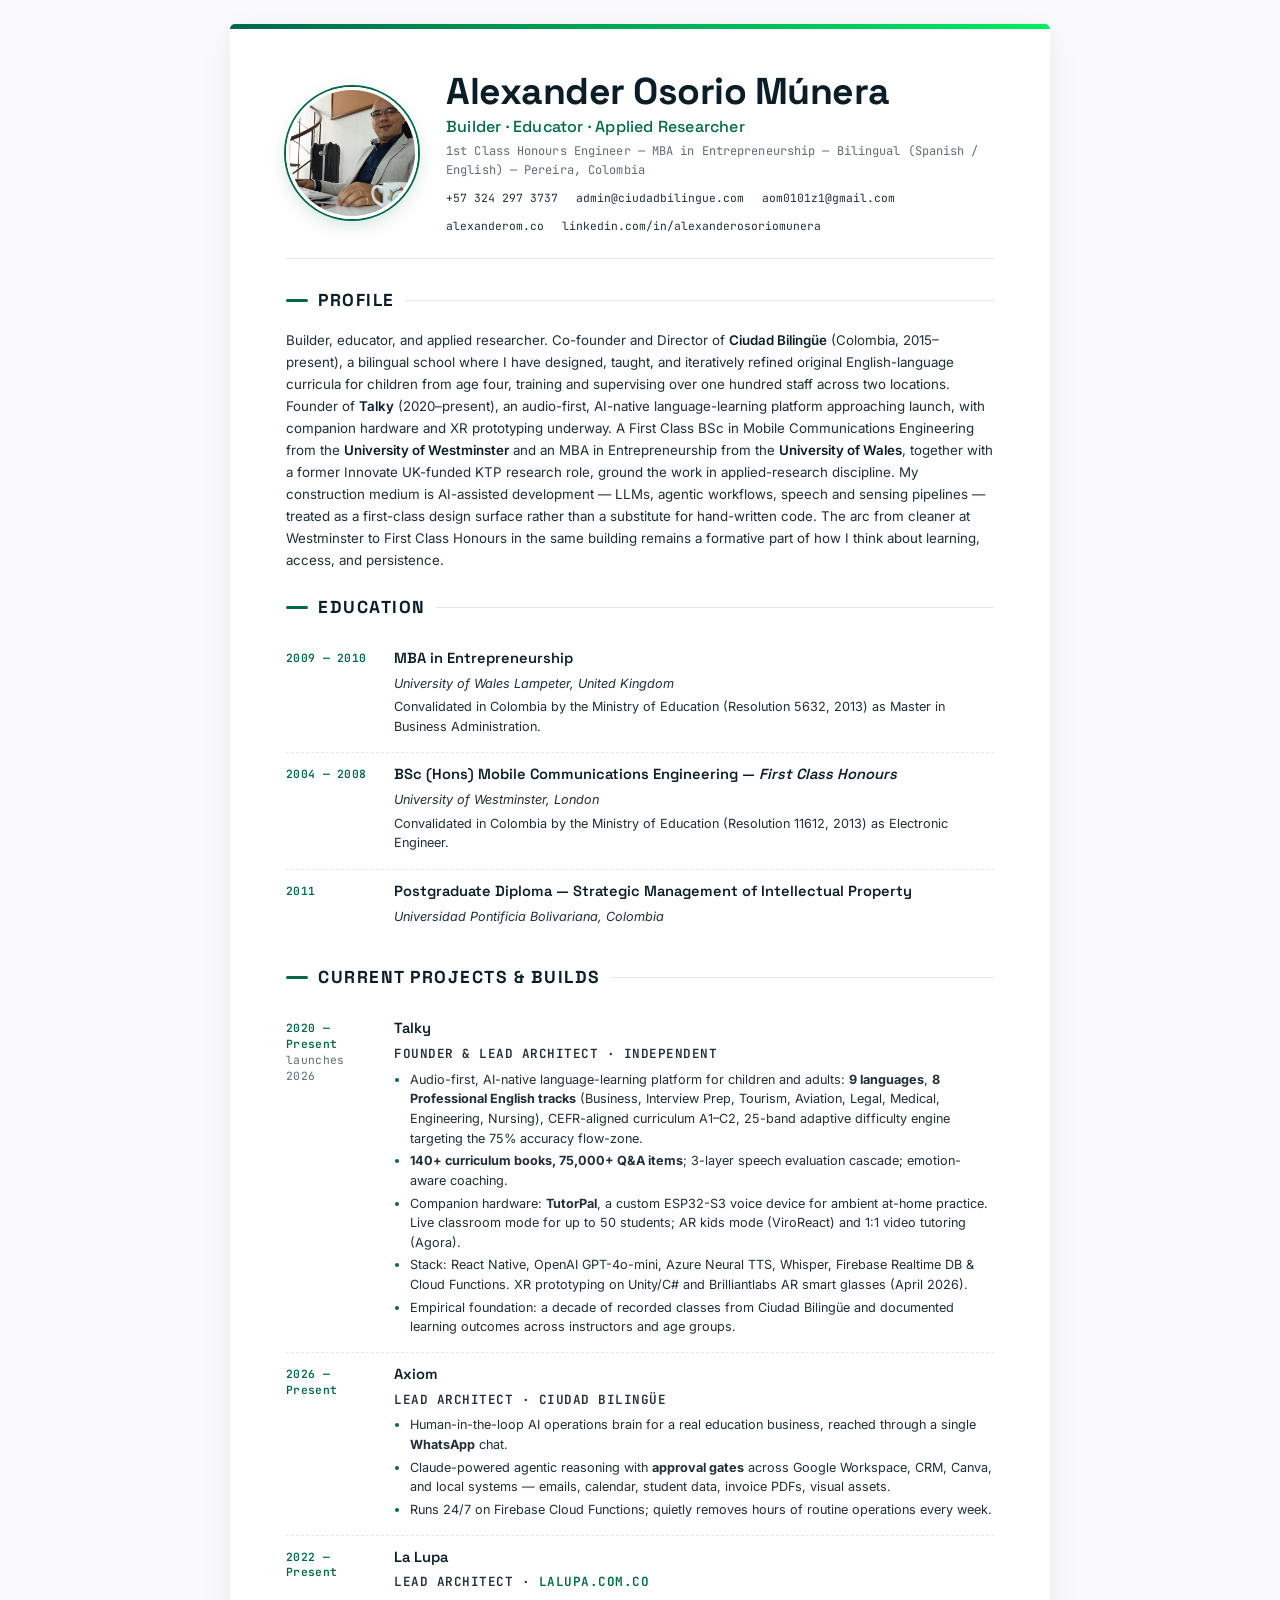
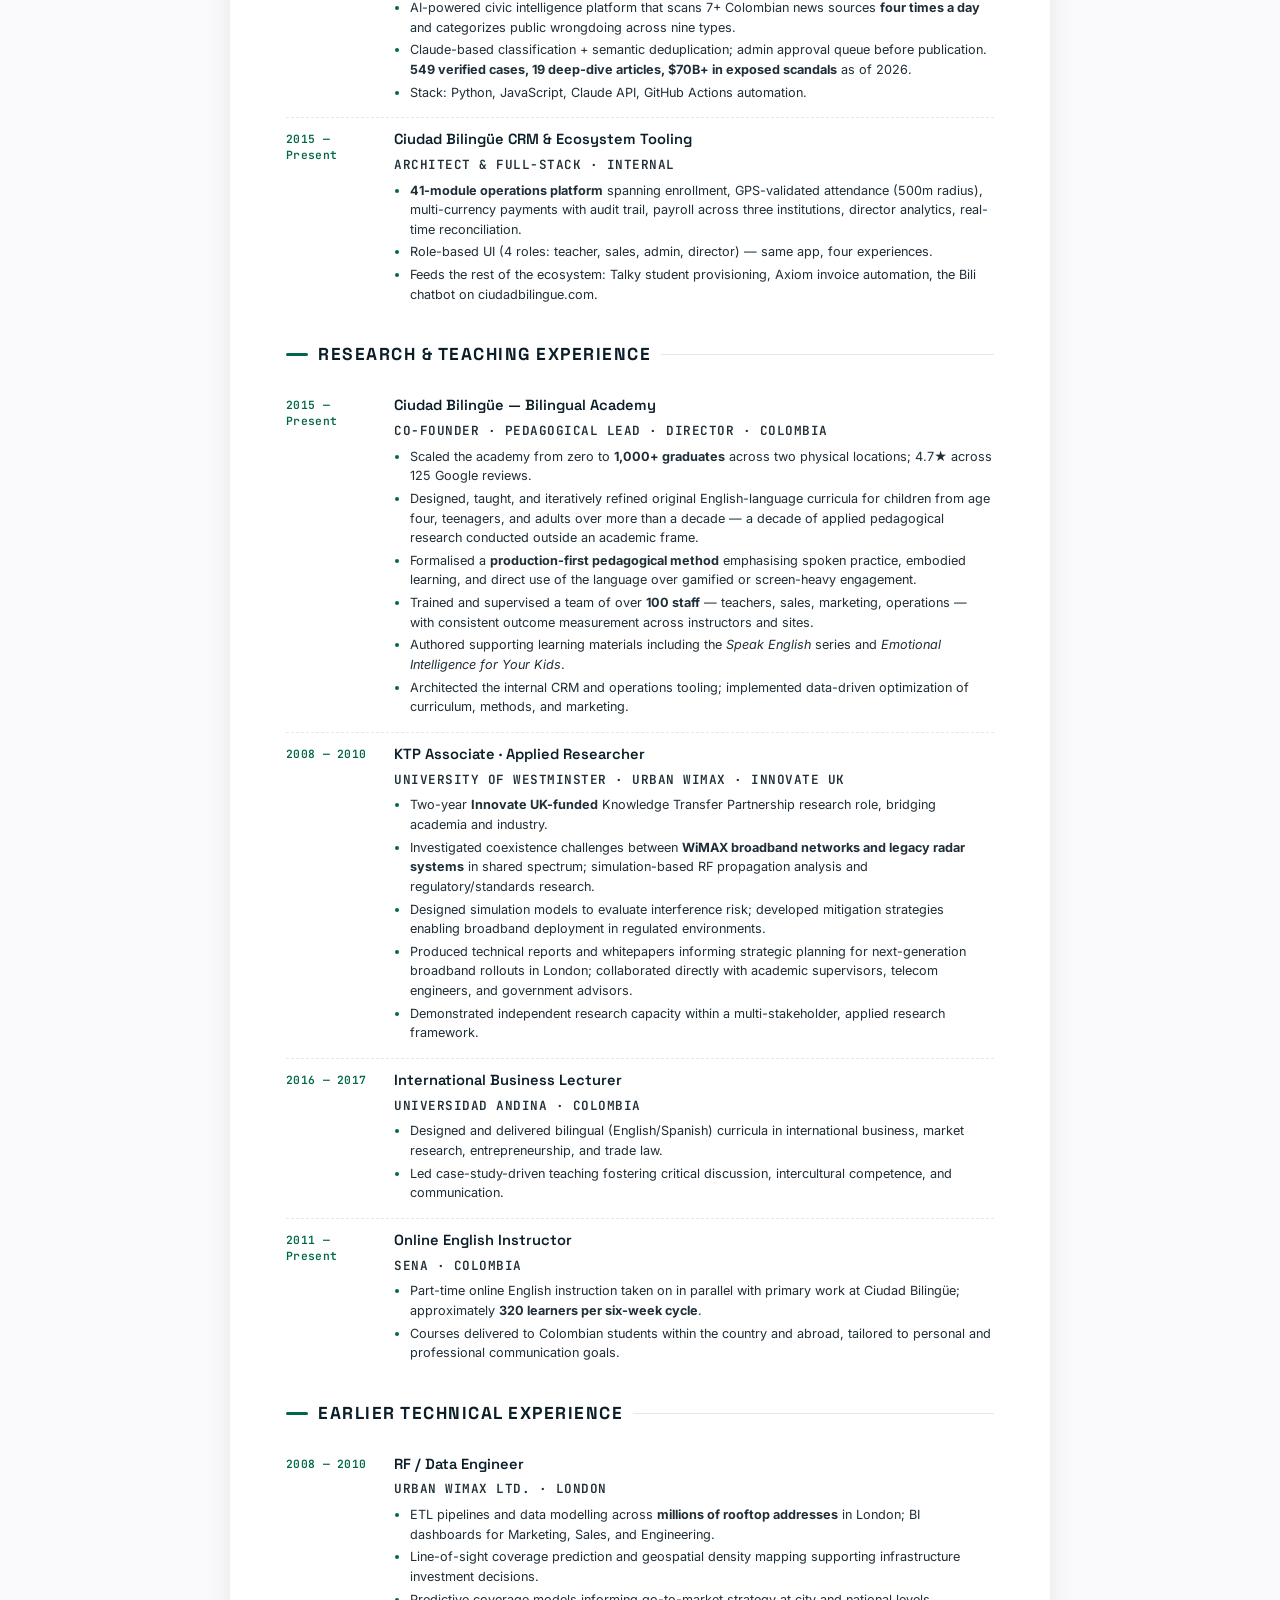
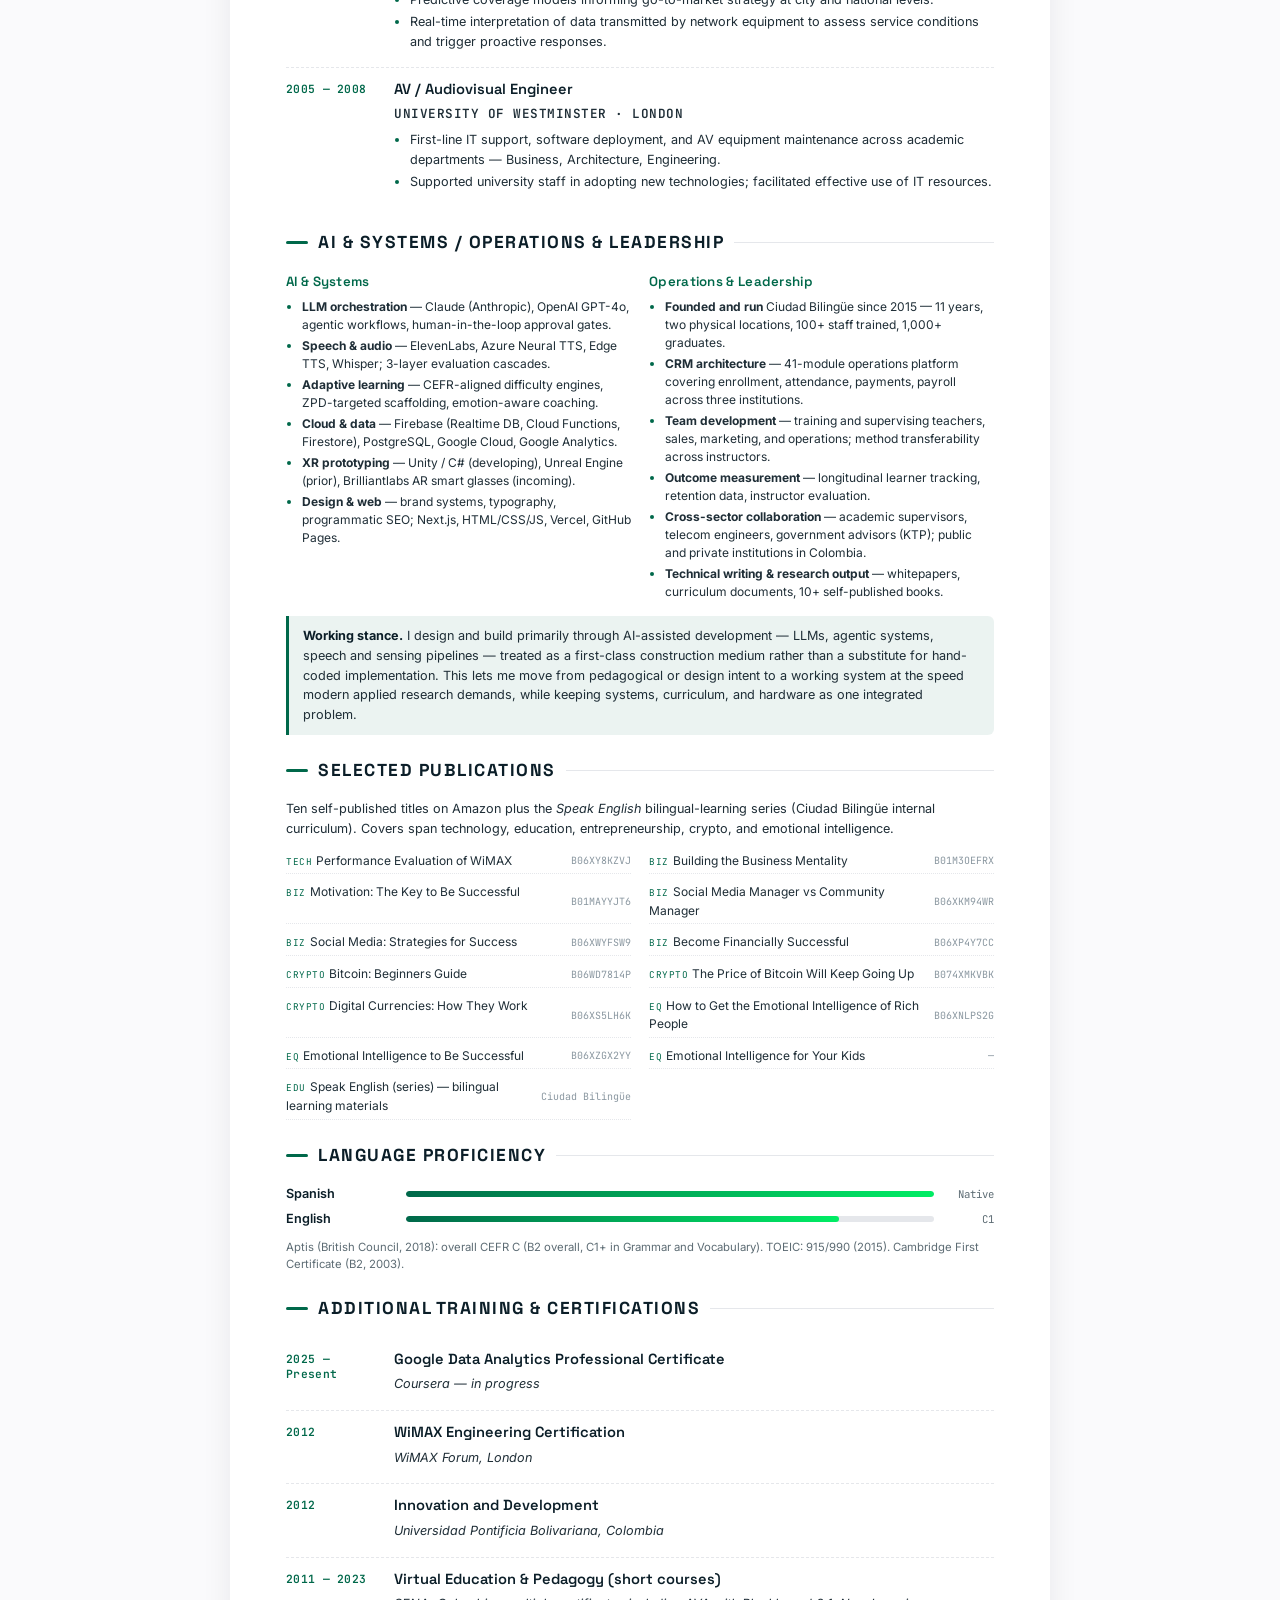
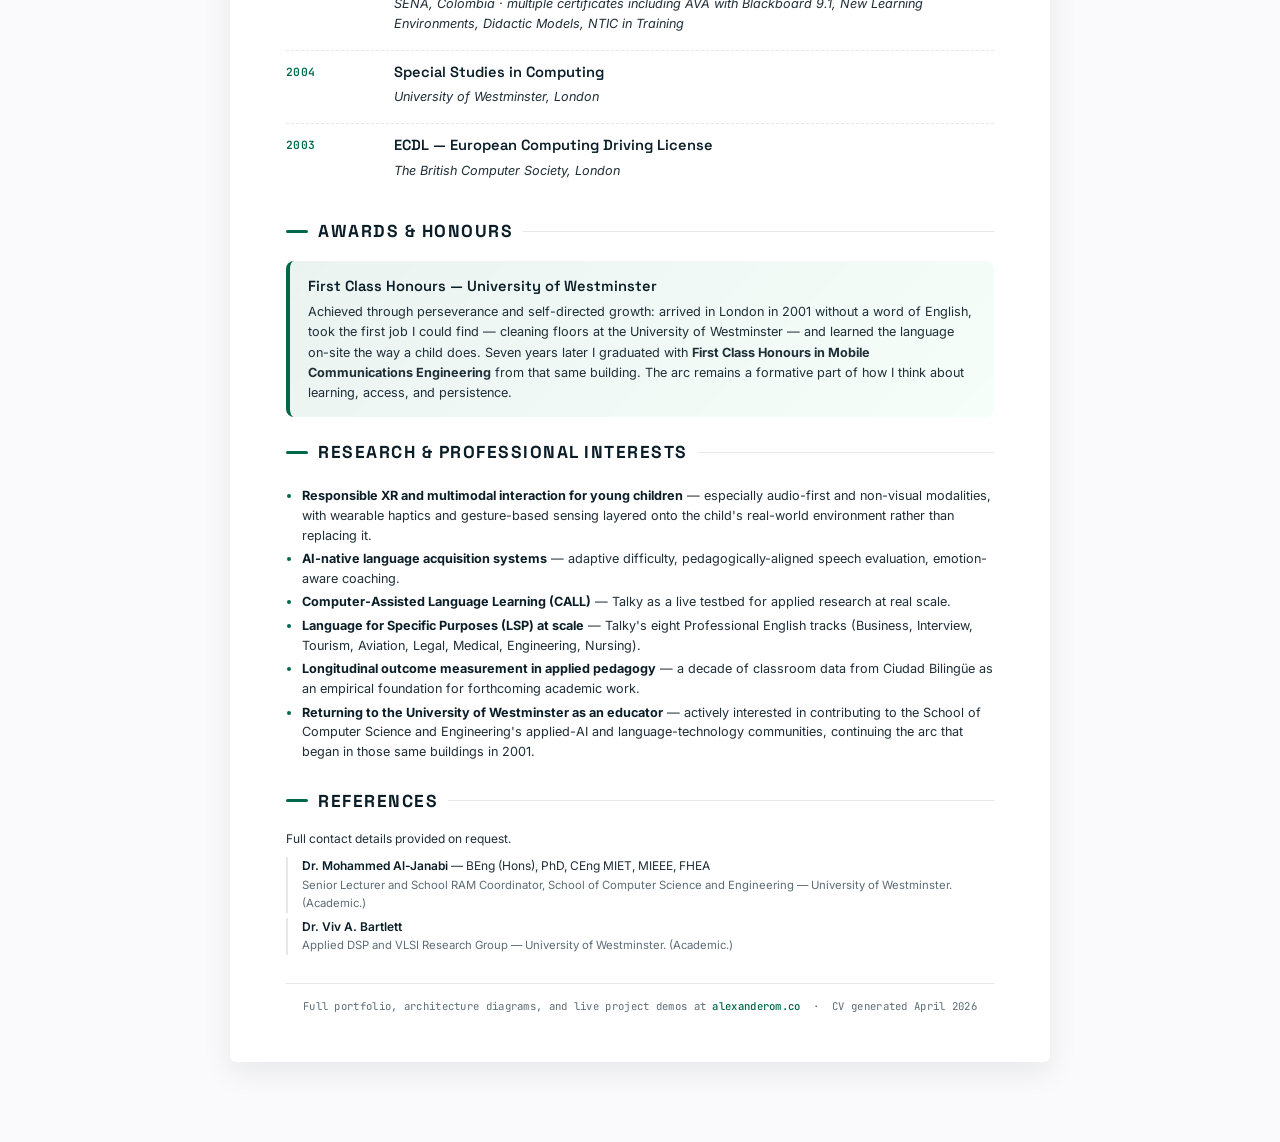
==== cv.html @ 6a0d9228 "Add standalone CV page matching site design New /cv.html + css/cv.css.  Design: - Light theme (white" ====
<!DOCTYPE html>
<html lang="en">
<head>
  <meta charset="UTF-8">
  <meta name="viewport" content="width=device-width, initial-scale=1.0">
  <title>Alexander Osorio Múnera — CV</title>
  <meta name="description" content="CV of Alexander Osorio Múnera — Builder, Educator, Applied Researcher. Co-founder of Ciudad Bilingüe, Founder of Talky. First Class Honours Engineer, University of Westminster.">
  <meta name="robots" content="index, follow">

  <link rel="preconnect" href="https://fonts.googleapis.com">
  <link rel="preconnect" href="https://fonts.gstatic.com" crossorigin>
  <link href="https://fonts.googleapis.com/css2?family=Space+Grotesk:wght@400;500;600;700&family=Inter:wght@300;400;500;600&family=JetBrains+Mono:wght@400;500&display=swap" rel="stylesheet">

  <link rel="stylesheet" href="css/cv.css">
</head>
<body>

<div class="cv-page">

  <!-- ============ HEADER ============ -->
  <header class="cv-header">
    <img src="img/alexander.jpg" alt="Alexander Osorio Múnera" class="cv-photo">
    <div>
      <h1 class="cv-name">Alexander Osorio Múnera</h1>
      <p class="cv-title">Builder · Educator · Applied Researcher</p>
      <p class="cv-subtitle">1st Class Honours Engineer — MBA in Entrepreneurship — Bilingual (Spanish / English) — Pereira, Colombia</p>
      <div class="cv-contact">
        <span>+57 324 297 3737</span>
        <a href="mailto:admin@ciudadbilingue.com">admin@ciudadbilingue.com</a>
        <a href="mailto:aom0101z1@gmail.com">aom0101z1@gmail.com</a>
        <a href="https://alexanderom.co">alexanderom.co</a>
        <a href="https://www.linkedin.com/in/alexanderosoriomunera/">linkedin.com/in/alexanderosoriomunera</a>
      </div>
    </div>
  </header>

  <!-- ============ PROFILE ============ -->
  <section class="cv-section">
    <h2 class="cv-section__title">Profile</h2>
    <p class="cv-profile">
      Builder, educator, and applied researcher. Co-founder and Director of <strong>Ciudad Bilingüe</strong> (Colombia, 2015–present), a bilingual school where I have designed, taught, and iteratively refined original English-language curricula for children from age four, training and supervising over one hundred staff across two locations. Founder of <strong>Talky</strong> (2020–present), an audio-first, AI-native language-learning platform approaching launch, with companion hardware and XR prototyping underway. A First Class BSc in Mobile Communications Engineering from the <strong>University of Westminster</strong> and an MBA in Entrepreneurship from the <strong>University of Wales</strong>, together with a former Innovate UK-funded KTP research role, ground the work in applied-research discipline. My construction medium is AI-assisted development — LLMs, agentic workflows, speech and sensing pipelines — treated as a first-class design surface rather than a substitute for hand-written code. The arc from cleaner at Westminster to First Class Honours in the same building remains a formative part of how I think about learning, access, and persistence.
    </p>
  </section>

  <!-- ============ EDUCATION ============ -->
  <section class="cv-section">
    <h2 class="cv-section__title">Education</h2>

    <div class="cv-entry">
      <div class="cv-entry__year">2009 — 2010</div>
      <div class="cv-entry__body">
        <h3>MBA in Entrepreneurship</h3>
        <p class="cv-entry__institution">University of Wales Lampeter, United Kingdom</p>
        <p>Convalidated in Colombia by the Ministry of Education (Resolution 5632, 2013) as Master in Business Administration.</p>
      </div>
    </div>

    <div class="cv-entry">
      <div class="cv-entry__year">2004 — 2008</div>
      <div class="cv-entry__body">
        <h3>BSc (Hons) Mobile Communications Engineering — <em>First Class Honours</em></h3>
        <p class="cv-entry__institution">University of Westminster, London</p>
        <p>Convalidated in Colombia by the Ministry of Education (Resolution 11612, 2013) as Electronic Engineer.</p>
      </div>
    </div>

    <div class="cv-entry">
      <div class="cv-entry__year">2011</div>
      <div class="cv-entry__body">
        <h3>Postgraduate Diploma — Strategic Management of Intellectual Property</h3>
        <p class="cv-entry__institution">Universidad Pontificia Bolivariana, Colombia</p>
      </div>
    </div>
  </section>

  <!-- ============ CURRENT PROJECTS ============ -->
  <section class="cv-section">
    <h2 class="cv-section__title">Current Projects &amp; Builds</h2>

    <div class="cv-entry">
      <div class="cv-entry__year">2020 — Present<br><span style="color:var(--cv-muted);font-weight:400">launches 2026</span></div>
      <div class="cv-entry__body">
        <h3>Talky</h3>
        <p class="cv-entry__role">Founder &amp; Lead Architect · Independent</p>
        <ul>
          <li>Audio-first, AI-native language-learning platform for children and adults: <strong>9 languages</strong>, <strong>8 Professional English tracks</strong> (Business, Interview Prep, Tourism, Aviation, Legal, Medical, Engineering, Nursing), CEFR-aligned curriculum A1–C2, 25-band adaptive difficulty engine targeting the 75% accuracy flow-zone.</li>
          <li><strong>140+ curriculum books, 75,000+ Q&amp;A items</strong>; 3-layer speech evaluation cascade; emotion-aware coaching.</li>
          <li>Companion hardware: <strong>TutorPal</strong>, a custom ESP32-S3 voice device for ambient at-home practice. Live classroom mode for up to 50 students; AR kids mode (ViroReact) and 1:1 video tutoring (Agora).</li>
          <li>Stack: React Native, OpenAI GPT-4o-mini, Azure Neural TTS, Whisper, Firebase Realtime DB &amp; Cloud Functions. XR prototyping on Unity/C# and Brilliantlabs AR smart glasses (April 2026).</li>
          <li>Empirical foundation: a decade of recorded classes from Ciudad Bilingüe and documented learning outcomes across instructors and age groups.</li>
        </ul>
      </div>
    </div>

    <div class="cv-entry">
      <div class="cv-entry__year">2026 — Present</div>
      <div class="cv-entry__body">
        <h3>Axiom</h3>
        <p class="cv-entry__role">Lead Architect · Ciudad Bilingüe</p>
        <ul>
          <li>Human-in-the-loop AI operations brain for a real education business, reached through a single <strong>WhatsApp</strong> chat.</li>
          <li>Claude-powered agentic reasoning with <strong>approval gates</strong> across Google Workspace, CRM, Canva, and local systems — emails, calendar, student data, invoice PDFs, visual assets.</li>
          <li>Runs 24/7 on Firebase Cloud Functions; quietly removes hours of routine operations every week.</li>
        </ul>
      </div>
    </div>

    <div class="cv-entry">
      <div class="cv-entry__year">2022 — Present</div>
      <div class="cv-entry__body">
        <h3>La Lupa</h3>
        <p class="cv-entry__role">Lead Architect · <a href="https://lalupa.com.co">lalupa.com.co</a></p>
        <ul>
          <li>AI-powered civic intelligence platform that scans 7+ Colombian news sources <strong>four times a day</strong> and categorizes public wrongdoing across nine types.</li>
          <li>Claude-based classification + semantic deduplication; admin approval queue before publication. <strong>549 verified cases, 19 deep-dive articles, $70B+ in exposed scandals</strong> as of 2026.</li>
          <li>Stack: Python, JavaScript, Claude API, GitHub Actions automation.</li>
        </ul>
      </div>
    </div>

    <div class="cv-entry">
      <div class="cv-entry__year">2015 — Present</div>
      <div class="cv-entry__body">
        <h3>Ciudad Bilingüe CRM &amp; Ecosystem Tooling</h3>
        <p class="cv-entry__role">Architect &amp; Full-Stack · Internal</p>
        <ul>
          <li><strong>41-module operations platform</strong> spanning enrollment, GPS-validated attendance (500m radius), multi-currency payments with audit trail, payroll across three institutions, director analytics, real-time reconciliation.</li>
          <li>Role-based UI (4 roles: teacher, sales, admin, director) — same app, four experiences.</li>
          <li>Feeds the rest of the ecosystem: Talky student provisioning, Axiom invoice automation, the Bili chatbot on ciudadbilingue.com.</li>
        </ul>
      </div>
    </div>
  </section>

  <!-- ============ RESEARCH & TEACHING ============ -->
  <section class="cv-section">
    <h2 class="cv-section__title">Research &amp; Teaching Experience</h2>

    <div class="cv-entry">
      <div class="cv-entry__year">2015 — Present</div>
      <div class="cv-entry__body">
        <h3>Ciudad Bilingüe — Bilingual Academy</h3>
        <p class="cv-entry__role">Co-founder · Pedagogical Lead · Director · Colombia</p>
        <ul>
          <li>Scaled the academy from zero to <strong>1,000+ graduates</strong> across two physical locations; 4.7★ across 125 Google reviews.</li>
          <li>Designed, taught, and iteratively refined original English-language curricula for children from age four, teenagers, and adults over more than a decade — a decade of applied pedagogical research conducted outside an academic frame.</li>
          <li>Formalised a <strong>production-first pedagogical method</strong> emphasising spoken practice, embodied learning, and direct use of the language over gamified or screen-heavy engagement.</li>
          <li>Trained and supervised a team of over <strong>100 staff</strong> — teachers, sales, marketing, operations — with consistent outcome measurement across instructors and sites.</li>
          <li>Authored supporting learning materials including the <em>Speak English</em> series and <em>Emotional Intelligence for Your Kids</em>.</li>
          <li>Architected the internal CRM and operations tooling; implemented data-driven optimization of curriculum, methods, and marketing.</li>
        </ul>
      </div>
    </div>

    <div class="cv-entry">
      <div class="cv-entry__year">2008 — 2010</div>
      <div class="cv-entry__body">
        <h3>KTP Associate · Applied Researcher</h3>
        <p class="cv-entry__role">University of Westminster · Urban WiMAX · Innovate UK</p>
        <ul>
          <li>Two-year <strong>Innovate UK-funded</strong> Knowledge Transfer Partnership research role, bridging academia and industry.</li>
          <li>Investigated coexistence challenges between <strong>WiMAX broadband networks and legacy radar systems</strong> in shared spectrum; simulation-based RF propagation analysis and regulatory/standards research.</li>
          <li>Designed simulation models to evaluate interference risk; developed mitigation strategies enabling broadband deployment in regulated environments.</li>
          <li>Produced technical reports and whitepapers informing strategic planning for next-generation broadband rollouts in London; collaborated directly with academic supervisors, telecom engineers, and government advisors.</li>
          <li>Demonstrated independent research capacity within a multi-stakeholder, applied research framework.</li>
        </ul>
      </div>
    </div>

    <div class="cv-entry">
      <div class="cv-entry__year">2016 — 2017</div>
      <div class="cv-entry__body">
        <h3>International Business Lecturer</h3>
        <p class="cv-entry__role">Universidad Andina · Colombia</p>
        <ul>
          <li>Designed and delivered bilingual (English/Spanish) curricula in international business, market research, entrepreneurship, and trade law.</li>
          <li>Led case-study-driven teaching fostering critical discussion, intercultural competence, and communication.</li>
        </ul>
      </div>
    </div>

    <div class="cv-entry">
      <div class="cv-entry__year">2011 — Present</div>
      <div class="cv-entry__body">
        <h3>Online English Instructor</h3>
        <p class="cv-entry__role">SENA · Colombia</p>
        <ul>
          <li>Part-time online English instruction taken on in parallel with primary work at Ciudad Bilingüe; approximately <strong>320 learners per six-week cycle</strong>.</li>
          <li>Courses delivered to Colombian students within the country and abroad, tailored to personal and professional communication goals.</li>
        </ul>
      </div>
    </div>
  </section>

  <!-- ============ EARLIER TECHNICAL EXPERIENCE ============ -->
  <section class="cv-section">
    <h2 class="cv-section__title">Earlier Technical Experience</h2>

    <div class="cv-entry">
      <div class="cv-entry__year">2008 — 2010</div>
      <div class="cv-entry__body">
        <h3>RF / Data Engineer</h3>
        <p class="cv-entry__role">Urban WiMAX Ltd. · London</p>
        <ul>
          <li>ETL pipelines and data modelling across <strong>millions of rooftop addresses</strong> in London; BI dashboards for Marketing, Sales, and Engineering.</li>
          <li>Line-of-sight coverage prediction and geospatial density mapping supporting infrastructure investment decisions.</li>
          <li>Predictive coverage models informing go-to-market strategy at city and national levels.</li>
          <li>Real-time interpretation of data transmitted by network equipment to assess service conditions and trigger proactive responses.</li>
        </ul>
      </div>
    </div>

    <div class="cv-entry">
      <div class="cv-entry__year">2005 — 2008</div>
      <div class="cv-entry__body">
        <h3>AV / Audiovisual Engineer</h3>
        <p class="cv-entry__role">University of Westminster · London</p>
        <ul>
          <li>First-line IT support, software deployment, and AV equipment maintenance across academic departments — Business, Architecture, Engineering.</li>
          <li>Supported university staff in adopting new technologies; facilitated effective use of IT resources.</li>
        </ul>
      </div>
    </div>
  </section>

  <!-- ============ CAPABILITIES ============ -->
  <section class="cv-section">
    <h2 class="cv-section__title">AI &amp; Systems / Operations &amp; Leadership</h2>

    <div class="cv-caps">
      <div class="cv-caps__col">
        <h4>AI &amp; Systems</h4>
        <ul>
          <li><strong>LLM orchestration</strong> — Claude (Anthropic), OpenAI GPT-4o, agentic workflows, human-in-the-loop approval gates.</li>
          <li><strong>Speech &amp; audio</strong> — ElevenLabs, Azure Neural TTS, Edge TTS, Whisper; 3-layer evaluation cascades.</li>
          <li><strong>Adaptive learning</strong> — CEFR-aligned difficulty engines, ZPD-targeted scaffolding, emotion-aware coaching.</li>
          <li><strong>Cloud &amp; data</strong> — Firebase (Realtime DB, Cloud Functions, Firestore), PostgreSQL, Google Cloud, Google Analytics.</li>
          <li><strong>XR prototyping</strong> — Unity / C# (developing), Unreal Engine (prior), Brilliantlabs AR smart glasses (incoming).</li>
          <li><strong>Design &amp; web</strong> — brand systems, typography, programmatic SEO; Next.js, HTML/CSS/JS, Vercel, GitHub Pages.</li>
        </ul>
      </div>

      <div class="cv-caps__col">
        <h4>Operations &amp; Leadership</h4>
        <ul>
          <li><strong>Founded and run</strong> Ciudad Bilingüe since 2015 — 11 years, two physical locations, 100+ staff trained, 1,000+ graduates.</li>
          <li><strong>CRM architecture</strong> — 41-module operations platform covering enrollment, attendance, payments, payroll across three institutions.</li>
          <li><strong>Team development</strong> — training and supervising teachers, sales, marketing, and operations; method transferability across instructors.</li>
          <li><strong>Outcome measurement</strong> — longitudinal learner tracking, retention data, instructor evaluation.</li>
          <li><strong>Cross-sector collaboration</strong> — academic supervisors, telecom engineers, government advisors (KTP); public and private institutions in Colombia.</li>
          <li><strong>Technical writing &amp; research output</strong> — whitepapers, curriculum documents, 10+ self-published books.</li>
        </ul>
      </div>
    </div>

    <p class="cv-stance"><strong>Working stance.</strong> I design and build primarily through AI-assisted development — LLMs, agentic systems, speech and sensing pipelines — treated as a first-class construction medium rather than a substitute for hand-coded implementation. This lets me move from pedagogical or design intent to a working system at the speed modern applied research demands, while keeping systems, curriculum, and hardware as one integrated problem.</p>
  </section>

  <!-- ============ PUBLICATIONS ============ -->
  <section class="cv-section">
    <h2 class="cv-section__title">Selected Publications</h2>
    <div class="cv-pubs">
      <p class="cv-pubs__intro">Ten self-published titles on Amazon plus the <em>Speak English</em> bilingual-learning series (Ciudad Bilingüe internal curriculum). Covers span technology, education, entrepreneurship, crypto, and emotional intelligence.</p>
      <div class="cv-pubs__grid">
        <div class="cv-pub"><span class="cv-pub__title"><span class="cv-pub__cat">Tech</span>Performance Evaluation of WiMAX</span><span class="cv-pub__id">B06XY8KZVJ</span></div>
        <div class="cv-pub"><span class="cv-pub__title"><span class="cv-pub__cat">Biz</span>Building the Business Mentality</span><span class="cv-pub__id">B01M3OEFRX</span></div>
        <div class="cv-pub"><span class="cv-pub__title"><span class="cv-pub__cat">Biz</span>Motivation: The Key to Be Successful</span><span class="cv-pub__id">B01MAYYJT6</span></div>
        <div class="cv-pub"><span class="cv-pub__title"><span class="cv-pub__cat">Biz</span>Social Media Manager vs Community Manager</span><span class="cv-pub__id">B06XKM94WR</span></div>
        <div class="cv-pub"><span class="cv-pub__title"><span class="cv-pub__cat">Biz</span>Social Media: Strategies for Success</span><span class="cv-pub__id">B06XWYFSW9</span></div>
        <div class="cv-pub"><span class="cv-pub__title"><span class="cv-pub__cat">Biz</span>Become Financially Successful</span><span class="cv-pub__id">B06XP4Y7CC</span></div>
        <div class="cv-pub"><span class="cv-pub__title"><span class="cv-pub__cat">Crypto</span>Bitcoin: Beginners Guide</span><span class="cv-pub__id">B06WD7814P</span></div>
        <div class="cv-pub"><span class="cv-pub__title"><span class="cv-pub__cat">Crypto</span>The Price of Bitcoin Will Keep Going Up</span><span class="cv-pub__id">B074XMKVBK</span></div>
        <div class="cv-pub"><span class="cv-pub__title"><span class="cv-pub__cat">Crypto</span>Digital Currencies: How They Work</span><span class="cv-pub__id">B06XS5LH6K</span></div>
        <div class="cv-pub"><span class="cv-pub__title"><span class="cv-pub__cat">EQ</span>How to Get the Emotional Intelligence of Rich People</span><span class="cv-pub__id">B06XNLPS2G</span></div>
        <div class="cv-pub"><span class="cv-pub__title"><span class="cv-pub__cat">EQ</span>Emotional Intelligence to Be Successful</span><span class="cv-pub__id">B06XZGX2YY</span></div>
        <div class="cv-pub"><span class="cv-pub__title"><span class="cv-pub__cat">EQ</span>Emotional Intelligence for Your Kids</span><span class="cv-pub__id">—</span></div>
        <div class="cv-pub"><span class="cv-pub__title"><span class="cv-pub__cat">EDU</span>Speak English (series) — bilingual learning materials</span><span class="cv-pub__id">Ciudad Bilingüe</span></div>
      </div>
    </div>
  </section>

  <!-- ============ LANGUAGE ============ -->
  <section class="cv-section">
    <h2 class="cv-section__title">Language Proficiency</h2>
    <div class="cv-lang">
      <span class="cv-lang__label">Spanish</span>
      <div class="cv-lang__bar"><div class="cv-lang__fill" style="width:100%"></div></div>
      <span class="cv-lang__level">Native</span>
    </div>
    <div class="cv-lang">
      <span class="cv-lang__label">English</span>
      <div class="cv-lang__bar"><div class="cv-lang__fill" style="width:82%"></div></div>
      <span class="cv-lang__level">C1</span>
    </div>
    <p class="cv-lang-detail">Aptis (British Council, 2018): overall CEFR C (B2 overall, C1+ in Grammar and Vocabulary). TOEIC: 915/990 (2015). Cambridge First Certificate (B2, 2003).</p>
  </section>

  <!-- ============ ADDITIONAL TRAINING ============ -->
  <section class="cv-section">
    <h2 class="cv-section__title">Additional Training &amp; Certifications</h2>
    <div class="cv-entry">
      <div class="cv-entry__year">2025 — Present</div>
      <div class="cv-entry__body"><h3>Google Data Analytics Professional Certificate</h3><p class="cv-entry__institution">Coursera — in progress</p></div>
    </div>
    <div class="cv-entry">
      <div class="cv-entry__year">2012</div>
      <div class="cv-entry__body"><h3>WiMAX Engineering Certification</h3><p class="cv-entry__institution">WiMAX Forum, London</p></div>
    </div>
    <div class="cv-entry">
      <div class="cv-entry__year">2012</div>
      <div class="cv-entry__body"><h3>Innovation and Development</h3><p class="cv-entry__institution">Universidad Pontificia Bolivariana, Colombia</p></div>
    </div>
    <div class="cv-entry">
      <div class="cv-entry__year">2011 — 2023</div>
      <div class="cv-entry__body"><h3>Virtual Education &amp; Pedagogy (short courses)</h3><p class="cv-entry__institution">SENA, Colombia · multiple certificates including AVA with Blackboard 9.1, New Learning Environments, Didactic Models, NTIC in Training</p></div>
    </div>
    <div class="cv-entry">
      <div class="cv-entry__year">2004</div>
      <div class="cv-entry__body"><h3>Special Studies in Computing</h3><p class="cv-entry__institution">University of Westminster, London</p></div>
    </div>
    <div class="cv-entry">
      <div class="cv-entry__year">2003</div>
      <div class="cv-entry__body"><h3>ECDL — European Computing Driving License</h3><p class="cv-entry__institution">The British Computer Society, London</p></div>
    </div>
  </section>

  <!-- ============ AWARDS ============ -->
  <section class="cv-section">
    <h2 class="cv-section__title">Awards &amp; Honours</h2>
    <div class="cv-highlight">
      <h3>First Class Honours — University of Westminster</h3>
      <p>Achieved through perseverance and self-directed growth: arrived in London in 2001 without a word of English, took the first job I could find — cleaning floors at the University of Westminster — and learned the language on-site the way a child does. Seven years later I graduated with <strong>First Class Honours in Mobile Communications Engineering</strong> from that same building. The arc remains a formative part of how I think about learning, access, and persistence.</p>
    </div>
  </section>

  <!-- ============ RESEARCH & PROFESSIONAL INTERESTS ============ -->
  <section class="cv-section">
    <h2 class="cv-section__title">Research &amp; Professional Interests</h2>
    <ul class="cv-interests">
      <li><strong>Responsible XR and multimodal interaction for young children</strong> — especially audio-first and non-visual modalities, with wearable haptics and gesture-based sensing layered onto the child's real-world environment rather than replacing it.</li>
      <li><strong>AI-native language acquisition systems</strong> — adaptive difficulty, pedagogically-aligned speech evaluation, emotion-aware coaching.</li>
      <li><strong>Computer-Assisted Language Learning (CALL)</strong> — Talky as a live testbed for applied research at real scale.</li>
      <li><strong>Language for Specific Purposes (LSP) at scale</strong> — Talky's eight Professional English tracks (Business, Interview, Tourism, Aviation, Legal, Medical, Engineering, Nursing).</li>
      <li><strong>Longitudinal outcome measurement in applied pedagogy</strong> — a decade of classroom data from Ciudad Bilingüe as an empirical foundation for forthcoming academic work.</li>
      <li><strong>Returning to the University of Westminster as an educator</strong> — actively interested in contributing to the School of Computer Science and Engineering's applied-AI and language-technology communities, continuing the arc that began in those same buildings in 2001.</li>
    </ul>
  </section>

  <!-- ============ REFERENCES ============ -->
  <section class="cv-section">
    <h2 class="cv-section__title">References</h2>
    <div class="cv-refs">
      <p style="margin:0 0 8px">Full contact details provided on request.</p>
      <div class="cv-refs__item">
        <span class="cv-refs__name">Dr. Mohammed Al-Janabi</span> — BEng (Hons), PhD, CEng MIET, MIEEE, FHEA<br>
        <span class="cv-refs__meta">Senior Lecturer and School RAM Coordinator, School of Computer Science and Engineering — University of Westminster. (Academic.)</span>
      </div>
      <div class="cv-refs__item">
        <span class="cv-refs__name">Dr. Viv A. Bartlett</span><br>
        <span class="cv-refs__meta">Applied DSP and VLSI Research Group — University of Westminster. (Academic.)</span>
      </div>
    </div>
  </section>

  <!-- ============ FOOTER ============ -->
  <div class="cv-footer">
    Full portfolio, architecture diagrams, and live project demos at <a href="https://alexanderom.co">alexanderom.co</a> &nbsp;·&nbsp; CV generated April 2026
  </div>

</div>

</body>
</html>
---- css/cv.css ----
/* ============================================
   CV — Light theme, MongoDB green accents
   Print-optimized for A4 PDF export
   ============================================ */

:root {
  --cv-bg:        #FAFAFC;
  --cv-paper:     #FFFFFF;
  --cv-ink:       #0B1E28;
  --cv-ink-2:     #1F2E37;
  --cv-muted:     #5D6C74;
  --cv-muted-2:   #8A97A0;
  --cv-green:     #00684A;
  --cv-green-br:  #00ED64;
  --cv-green-bg:  rgba(0, 104, 74, 0.08);
  --cv-line:      #E5E7EB;
  --cv-line-2:    #CFD6DC;

  --font-display: 'Space Grotesk', 'Inter', system-ui, sans-serif;
  --font-body:    'Inter', system-ui, sans-serif;
  --font-mono:    'JetBrains Mono', ui-monospace, monospace;
}

* { box-sizing: border-box; }

html, body {
  margin: 0;
  padding: 0;
  background: var(--cv-bg);
  color: var(--cv-ink);
  font-family: var(--font-body);
  font-size: 10.5pt;
  line-height: 1.55;
  -webkit-font-smoothing: antialiased;
  font-weight: 400;
}

a { color: var(--cv-green); text-decoration: none; }
a:hover { text-decoration: underline; }

.cv-page {
  max-width: 820px;
  margin: 24px auto 80px;
  padding: 48px 56px;
  background: var(--cv-paper);
  box-shadow: 0 10px 30px rgba(0,30,43,0.08);
  border-radius: 6px;
  position: relative;
}

/* Top accent bar */
.cv-page::before {
  content: '';
  position: absolute;
  top: 0; left: 0; right: 0;
  height: 5px;
  background: linear-gradient(90deg, var(--cv-green) 0%, var(--cv-green-br) 100%);
  border-radius: 6px 6px 0 0;
}

/* ============ HEADER ============ */
.cv-header {
  display: grid;
  grid-template-columns: 132px 1fr;
  gap: 28px;
  align-items: center;
  padding-bottom: 24px;
  border-bottom: 1px solid var(--cv-line);
  margin-bottom: 28px;
}

.cv-photo {
  width: 132px;
  height: 132px;
  border-radius: 50%;
  object-fit: cover;
  object-position: center top;
  border: 3px solid var(--cv-paper);
  box-shadow: 0 0 0 2px var(--cv-green), 0 6px 18px rgba(0,104,74,0.18);
}

.cv-name {
  font-family: var(--font-display);
  font-size: 28pt;
  font-weight: 700;
  letter-spacing: -0.5px;
  color: var(--cv-ink);
  margin: 0 0 4px;
  line-height: 1.05;
}

.cv-title {
  font-family: var(--font-display);
  font-size: 12pt;
  font-weight: 500;
  color: var(--cv-green);
  margin: 0 0 2px;
  letter-spacing: 0.2px;
}

.cv-subtitle {
  font-family: var(--font-mono);
  font-size: 9pt;
  color: var(--cv-muted);
  margin: 0 0 10px;
  letter-spacing: 0.1px;
}

.cv-contact {
  display: flex;
  flex-wrap: wrap;
  gap: 10px 18px;
  font-family: var(--font-mono);
  font-size: 8.5pt;
}
.cv-contact a,
.cv-contact span {
  color: var(--cv-ink-2);
  white-space: nowrap;
}
.cv-contact a:hover { color: var(--cv-green); }

/* ============ SECTION ============ */
.cv-section {
  margin-bottom: 22px;
  page-break-inside: avoid;
}

.cv-section__title {
  font-family: var(--font-display);
  font-size: 13pt;
  font-weight: 700;
  color: var(--cv-ink);
  margin: 0 0 12px;
  padding-bottom: 4px;
  text-transform: uppercase;
  letter-spacing: 1.5px;
  display: flex;
  align-items: center;
  gap: 10px;
}
.cv-section__title::before {
  content: '';
  width: 22px; height: 3px;
  background: var(--cv-green);
  border-radius: 2px;
}
.cv-section__title::after {
  content: '';
  flex: 1;
  height: 1px;
  background: var(--cv-line);
}

/* ============ PROFILE (paragraph) ============ */
.cv-profile {
  margin: 0;
  font-size: 10pt;
  line-height: 1.65;
  color: var(--cv-ink-2);
}
.cv-profile strong { color: var(--cv-ink); font-weight: 600; }

/* ============ ENTRIES (year | body) ============ */
.cv-entry {
  display: grid;
  grid-template-columns: 90px 1fr;
  gap: 18px;
  padding: 10px 0 12px;
  page-break-inside: avoid;
}
.cv-entry + .cv-entry { border-top: 1px dashed var(--cv-line); }

.cv-entry__year {
  font-family: var(--font-mono);
  font-size: 8.5pt;
  color: var(--cv-green);
  font-weight: 600;
  padding-top: 3px;
  line-height: 1.4;
  letter-spacing: 0.3px;
}

.cv-entry__body h3 {
  font-family: var(--font-display);
  font-size: 11pt;
  font-weight: 600;
  color: var(--cv-ink);
  margin: 0 0 2px;
}
.cv-entry__role {
  font-family: var(--font-mono);
  font-size: 8.5pt;
  color: var(--cv-green);
  text-transform: uppercase;
  letter-spacing: 0.5px;
  margin: 0 0 4px;
  font-weight: 600;
}
.cv-entry__institution {
  font-size: 9.5pt;
  color: var(--cv-muted);
  margin: 0 0 6px;
  font-style: italic;
}
.cv-entry__body ul {
  margin: 6px 0 0;
  padding-left: 16px;
  color: var(--cv-ink-2);
}
.cv-entry__body li {
  font-size: 9.5pt;
  line-height: 1.55;
  margin: 3px 0;
}
.cv-entry__body li::marker { color: var(--cv-green); }
.cv-entry__body p {
  margin: 4px 0;
  font-size: 9.5pt;
  line-height: 1.55;
  color: var(--cv-ink-2);
}

/* ============ CAPABILITIES (two-column) ============ */
.cv-caps {
  display: grid;
  grid-template-columns: 1fr 1fr;
  gap: 18px;
}
.cv-caps__col h4 {
  font-family: var(--font-display);
  font-size: 10pt;
  font-weight: 600;
  color: var(--cv-green);
  margin: 0 0 6px;
  letter-spacing: 0.3px;
}
.cv-caps__col ul {
  margin: 0;
  padding-left: 16px;
}
.cv-caps__col li {
  font-size: 9pt;
  line-height: 1.5;
  margin: 3px 0;
  color: var(--cv-ink-2);
}
.cv-caps__col li::marker { color: var(--cv-green); }

.cv-stance {
  margin: 12px 0 0;
  padding: 10px 14px;
  background: var(--cv-green-bg);
  border-left: 3px solid var(--cv-green);
  border-radius: 0 6px 6px 0;
  font-size: 9.5pt;
  line-height: 1.55;
  color: var(--cv-ink-2);
}
.cv-stance strong { color: var(--cv-ink); }

/* ============ PUBLICATIONS GRID ============ */
.cv-pubs {
  margin: 6px 0 0;
}
.cv-pubs__intro {
  font-size: 9.5pt;
  color: var(--cv-ink-2);
  margin: 0 0 10px;
}
.cv-pubs__grid {
  display: grid;
  grid-template-columns: repeat(2, 1fr);
  gap: 6px 18px;
}
.cv-pub {
  display: flex;
  justify-content: space-between;
  gap: 8px;
  font-size: 9pt;
  padding: 3px 0;
  border-bottom: 1px dotted var(--cv-line);
}
.cv-pub__title { color: var(--cv-ink-2); flex: 1; }
.cv-pub__id {
  font-family: var(--font-mono);
  font-size: 7.5pt;
  color: var(--cv-muted-2);
  white-space: nowrap;
  align-self: center;
}
.cv-pub__cat {
  display: inline-block;
  font-family: var(--font-mono);
  font-size: 7pt;
  color: var(--cv-green);
  text-transform: uppercase;
  letter-spacing: 0.5px;
  margin-right: 4px;
}

/* ============ LANGUAGE BARS ============ */
.cv-lang {
  display: grid;
  grid-template-columns: 110px 1fr 50px;
  gap: 10px;
  align-items: center;
  margin: 5px 0;
  font-size: 9.5pt;
}
.cv-lang__label { font-weight: 600; color: var(--cv-ink); }
.cv-lang__bar { height: 6px; background: var(--cv-line); border-radius: 3px; overflow: hidden; }
.cv-lang__fill { height: 100%; background: linear-gradient(90deg, var(--cv-green), var(--cv-green-br)); border-radius: 3px; }
.cv-lang__level { font-family: var(--font-mono); font-size: 8pt; color: var(--cv-muted); text-align: right; }

.cv-lang-detail {
  margin: 10px 0 0;
  font-size: 8.5pt;
  color: var(--cv-muted);
  line-height: 1.5;
  padding-left: 0;
}

/* ============ HIGHLIGHT BLOCK (awards, profile emphasis) ============ */
.cv-highlight {
  background: linear-gradient(135deg, var(--cv-green-bg), rgba(0,237,100,0.04));
  border-radius: 8px;
  padding: 14px 18px;
  border-left: 4px solid var(--cv-green);
  margin: 6px 0;
}
.cv-highlight h3 {
  font-family: var(--font-display);
  font-size: 11pt;
  font-weight: 600;
  margin: 0 0 4px;
  color: var(--cv-ink);
}
.cv-highlight p {
  margin: 4px 0 0;
  font-size: 9.5pt;
  line-height: 1.6;
  color: var(--cv-ink-2);
}

/* ============ INTERESTS LIST ============ */
.cv-interests {
  margin: 0;
  padding-left: 16px;
  columns: 1;
}
.cv-interests li {
  font-size: 9.5pt;
  line-height: 1.55;
  margin: 4px 0;
  color: var(--cv-ink-2);
}
.cv-interests li::marker { color: var(--cv-green); }
.cv-interests li strong { color: var(--cv-ink); }

/* ============ REFERENCES ============ */
.cv-refs {
  font-size: 9pt;
  color: var(--cv-ink-2);
  line-height: 1.55;
}
.cv-refs__item {
  margin: 5px 0;
  padding-left: 14px;
  border-left: 2px solid var(--cv-line);
}
.cv-refs__name { font-weight: 600; color: var(--cv-ink); }
.cv-refs__meta { color: var(--cv-muted); font-size: 8.5pt; }

/* ============ FOOTER NOTE ============ */
.cv-footer {
  margin-top: 28px;
  padding-top: 14px;
  border-top: 1px solid var(--cv-line);
  text-align: center;
  font-family: var(--font-mono);
  font-size: 8pt;
  color: var(--cv-muted);
  letter-spacing: 0.3px;
}
.cv-footer a { color: var(--cv-green); font-weight: 500; }

/* ============ PRINT ============ */
@page {
  size: A4;
  margin: 12mm 14mm;
}

@media print {
  html, body {
    background: #fff;
    font-size: 9.5pt;
  }
  .cv-page {
    max-width: none;
    margin: 0;
    padding: 0;
    box-shadow: none;
    border-radius: 0;
  }
  .cv-page::before {
    position: fixed;
    top: 0;
    height: 3px;
  }
  .cv-section { margin-bottom: 14px; }
  .cv-entry { padding: 6px 0 8px; }
  a { color: var(--cv-ink) !important; text-decoration: none; }
  a[href^="http"]::after,
  a[href^="mailto"]::after,
  a[href^="tel"]::after { content: ''; }
  .cv-photo {
    box-shadow: 0 0 0 2px var(--cv-green);
  }
}
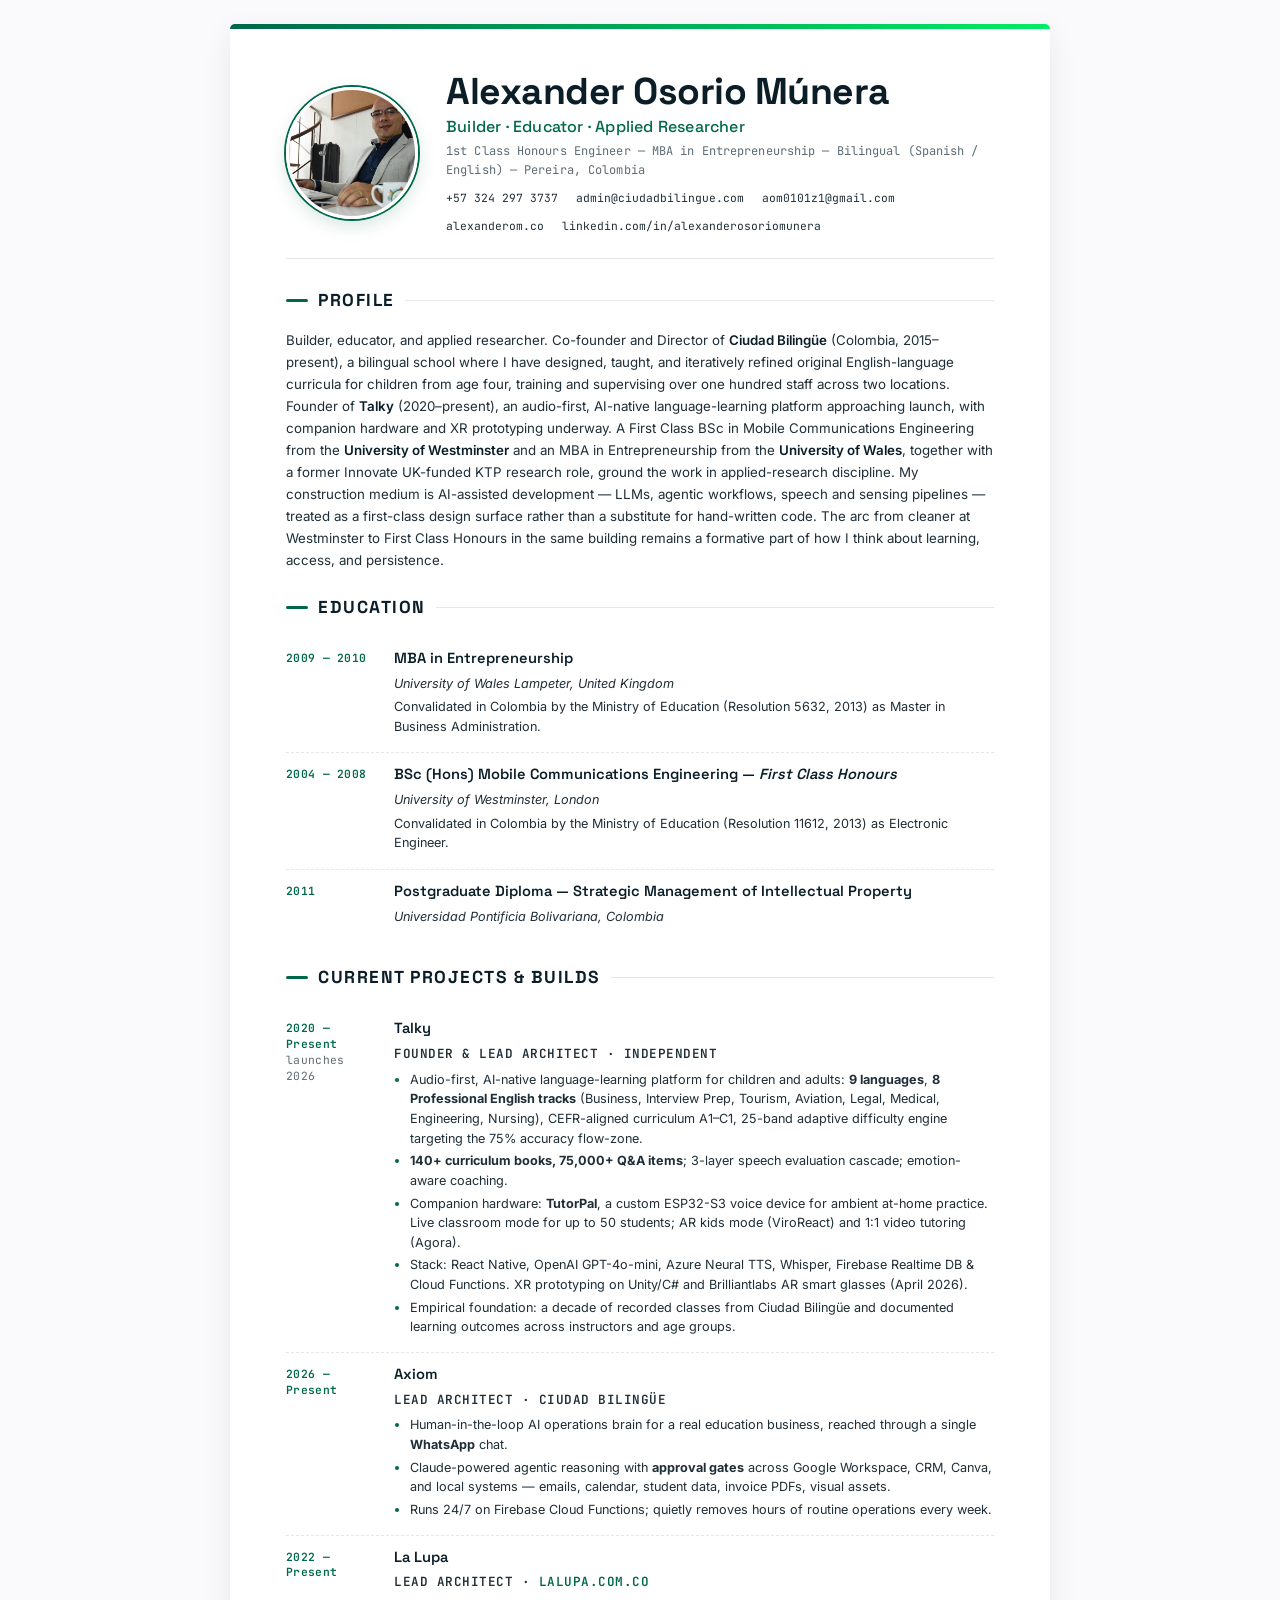
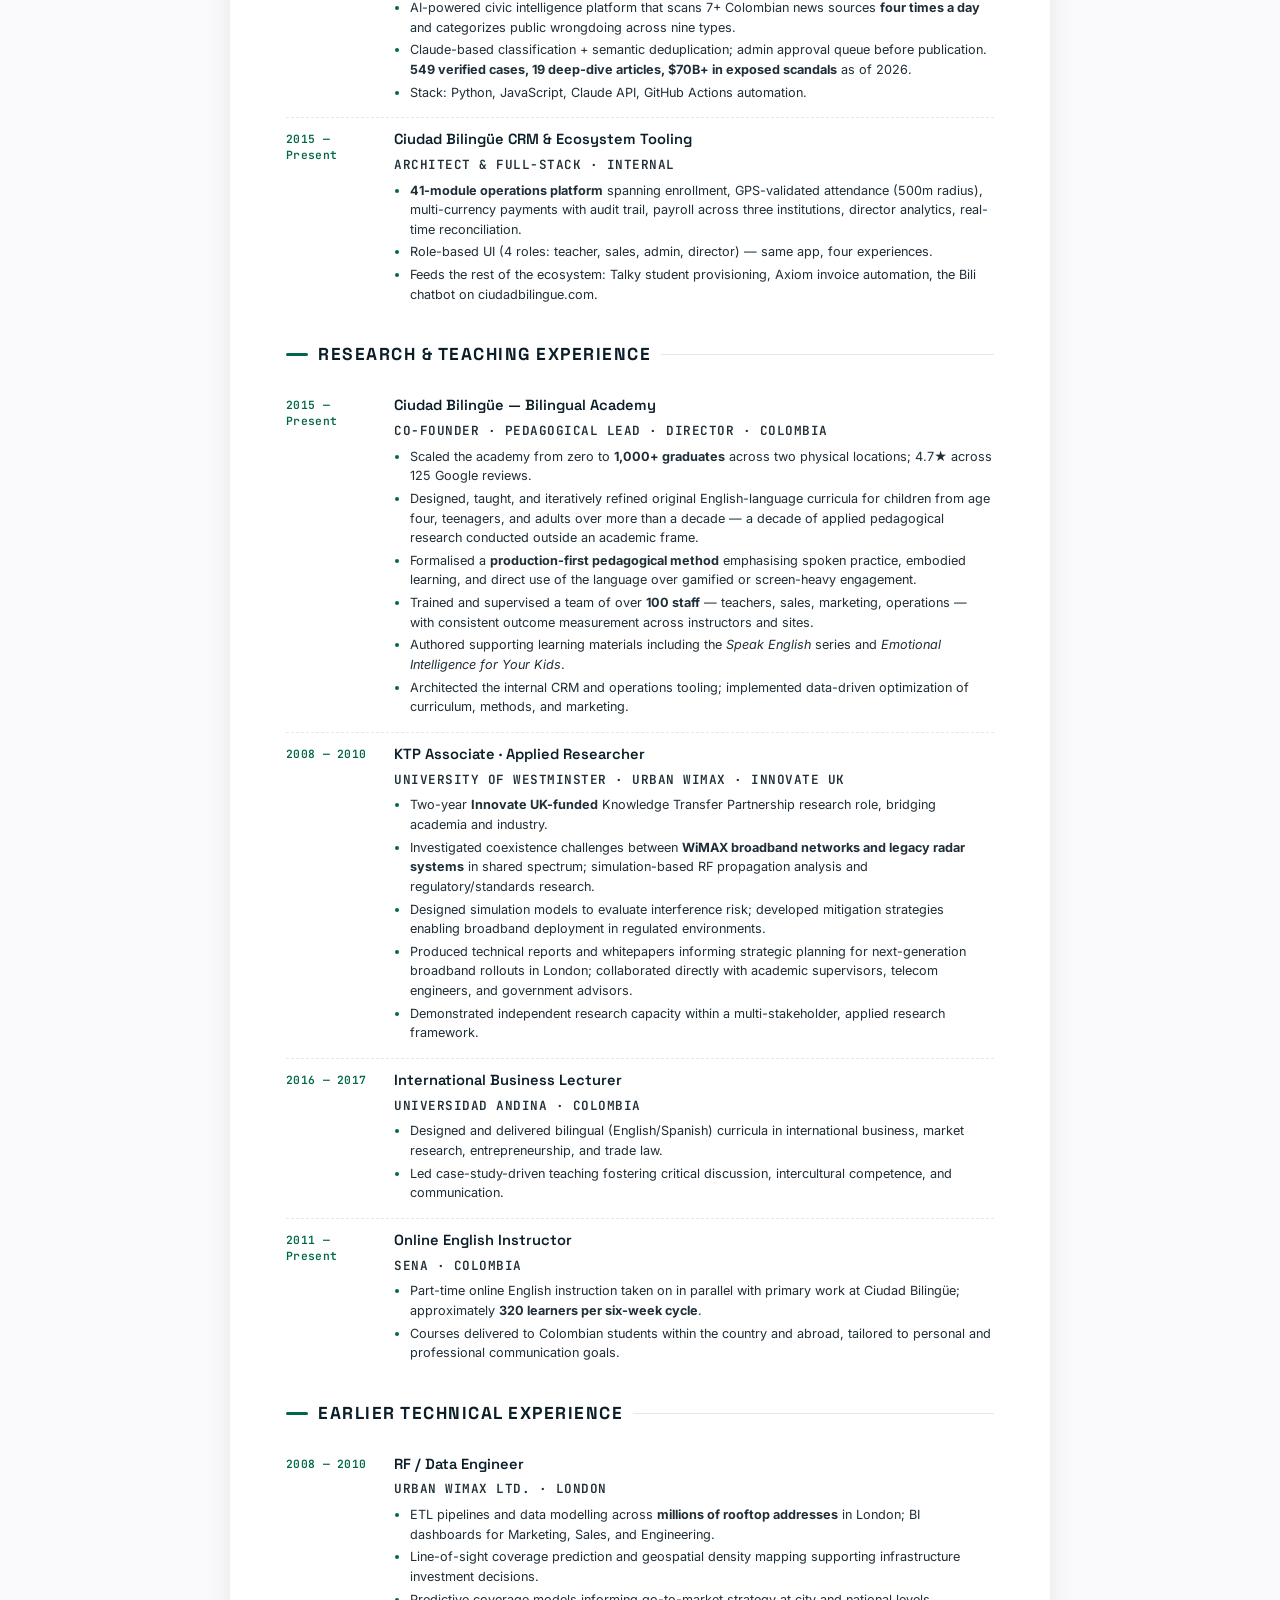
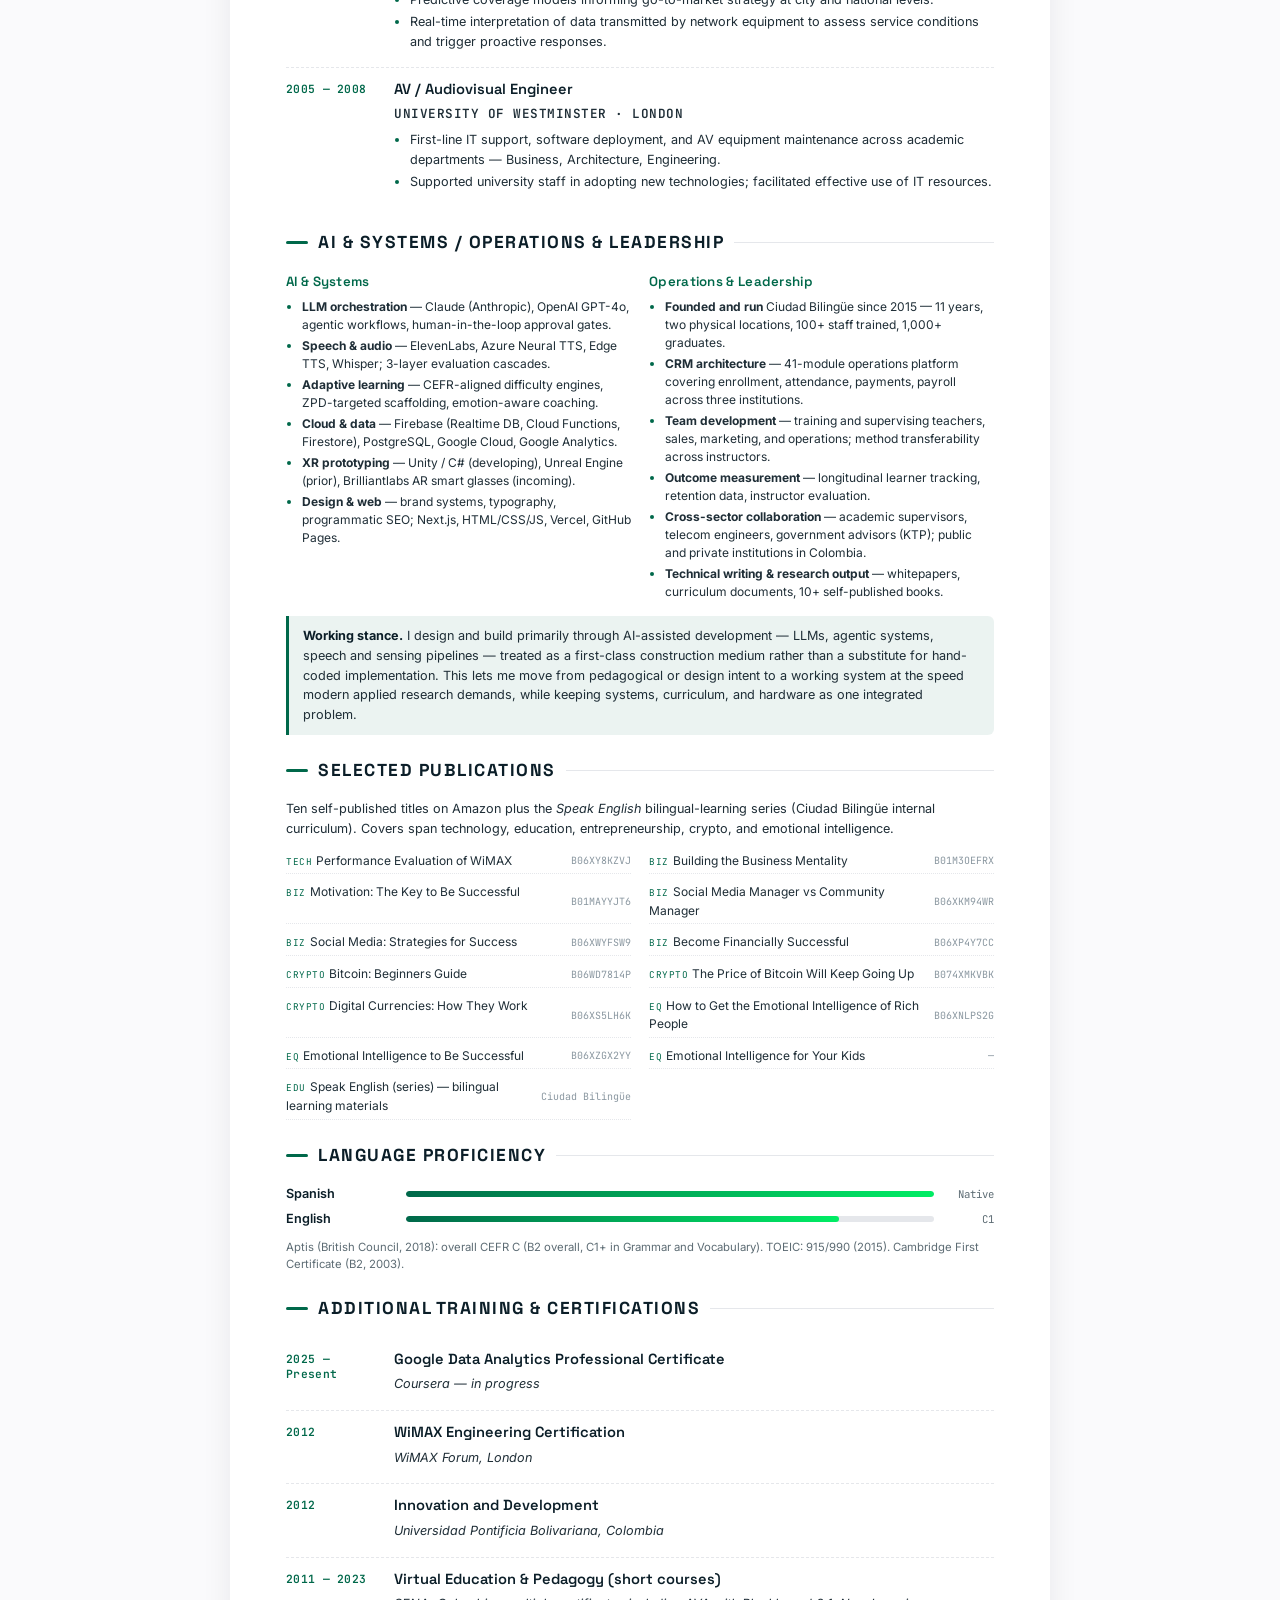
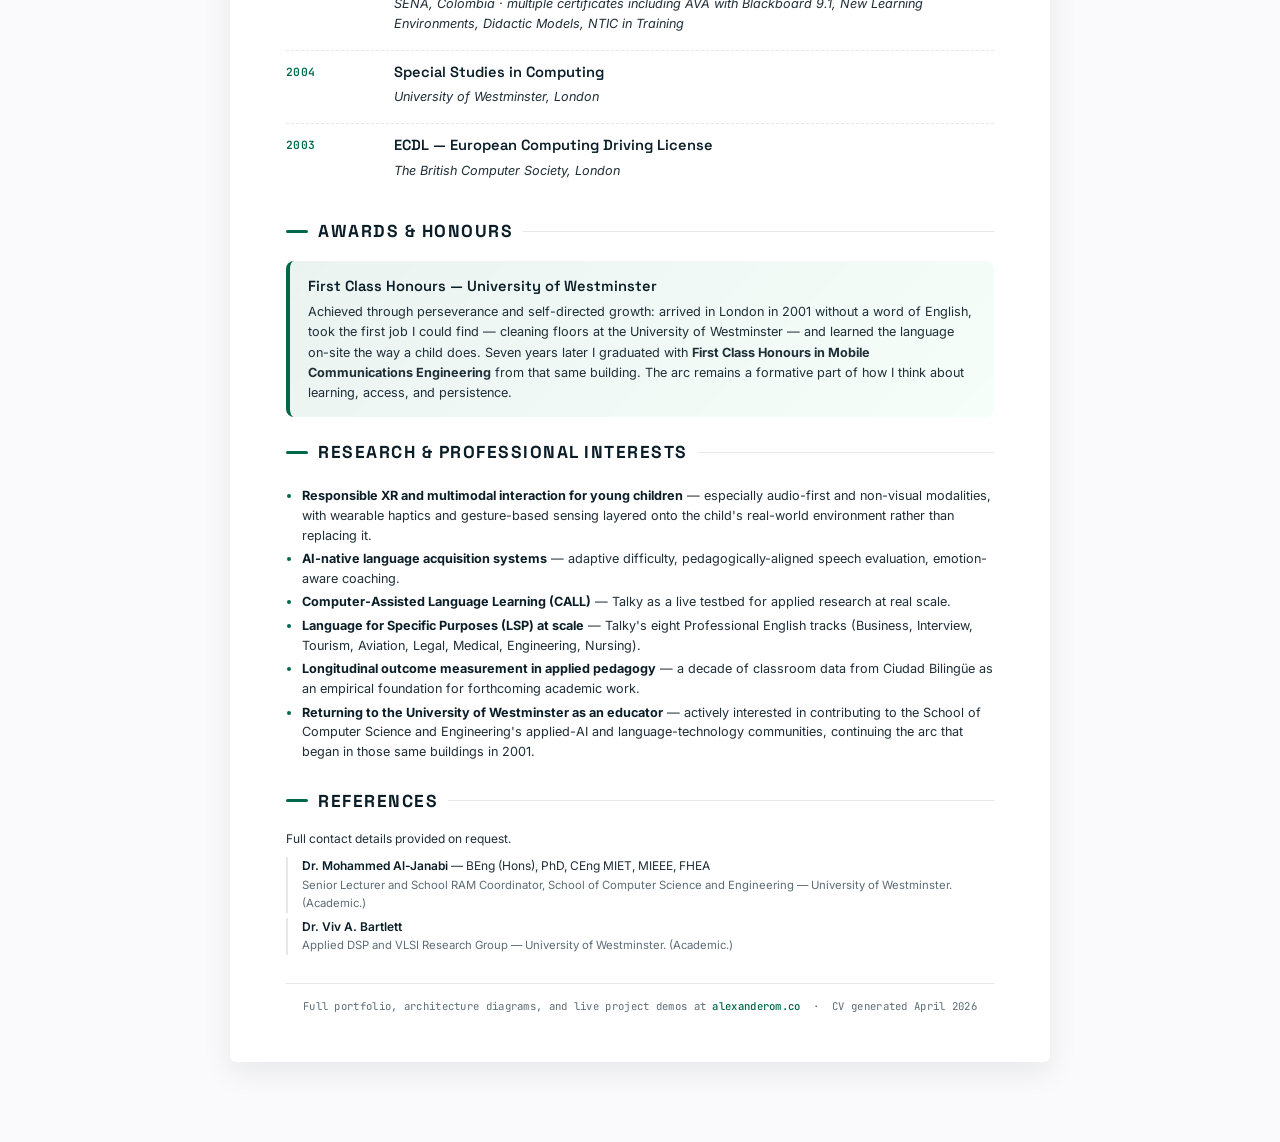
==== commit 33bf73dd: "Correct CEFR scope: A1->C1, not A1->C2 User clarified the curriculum tops out at C1. Updated: - inde" ====
--- a/cv.html
+++ b/cv.html
@@ -83,7 +83,7 @@
         <h3>Talky</h3>
         <p class="cv-entry__role">Founder &amp; Lead Architect · Independent</p>
         <ul>
-          <li>Audio-first, AI-native language-learning platform for children and adults: <strong>9 languages</strong>, <strong>8 Professional English tracks</strong> (Business, Interview Prep, Tourism, Aviation, Legal, Medical, Engineering, Nursing), CEFR-aligned curriculum A1–C2, 25-band adaptive difficulty engine targeting the 75% accuracy flow-zone.</li>
+          <li>Audio-first, AI-native language-learning platform for children and adults: <strong>9 languages</strong>, <strong>8 Professional English tracks</strong> (Business, Interview Prep, Tourism, Aviation, Legal, Medical, Engineering, Nursing), CEFR-aligned curriculum A1–C1, 25-band adaptive difficulty engine targeting the 75% accuracy flow-zone.</li>
           <li><strong>140+ curriculum books, 75,000+ Q&amp;A items</strong>; 3-layer speech evaluation cascade; emotion-aware coaching.</li>
           <li>Companion hardware: <strong>TutorPal</strong>, a custom ESP32-S3 voice device for ambient at-home practice. Live classroom mode for up to 50 students; AR kids mode (ViroReact) and 1:1 video tutoring (Agora).</li>
           <li>Stack: React Native, OpenAI GPT-4o-mini, Azure Neural TTS, Whisper, Firebase Realtime DB &amp; Cloud Functions. XR prototyping on Unity/C# and Brilliantlabs AR smart glasses (April 2026).</li>
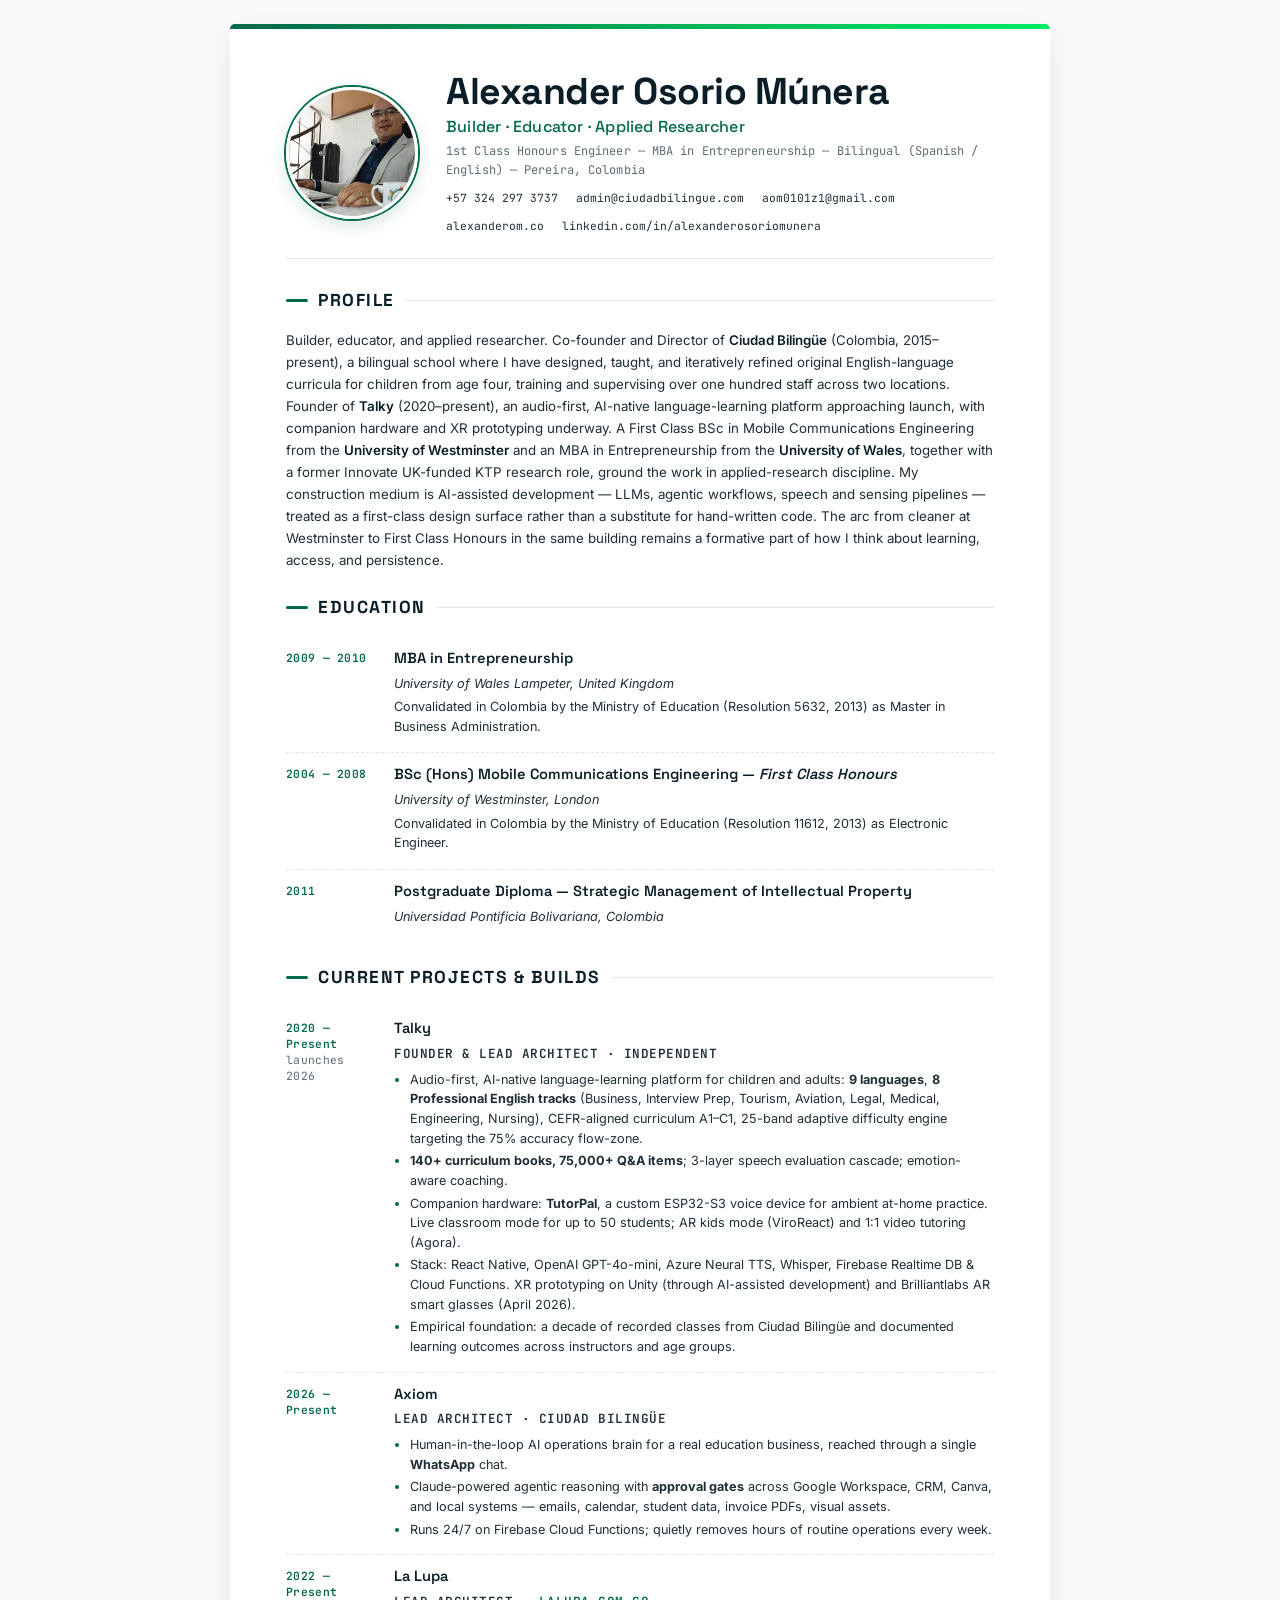
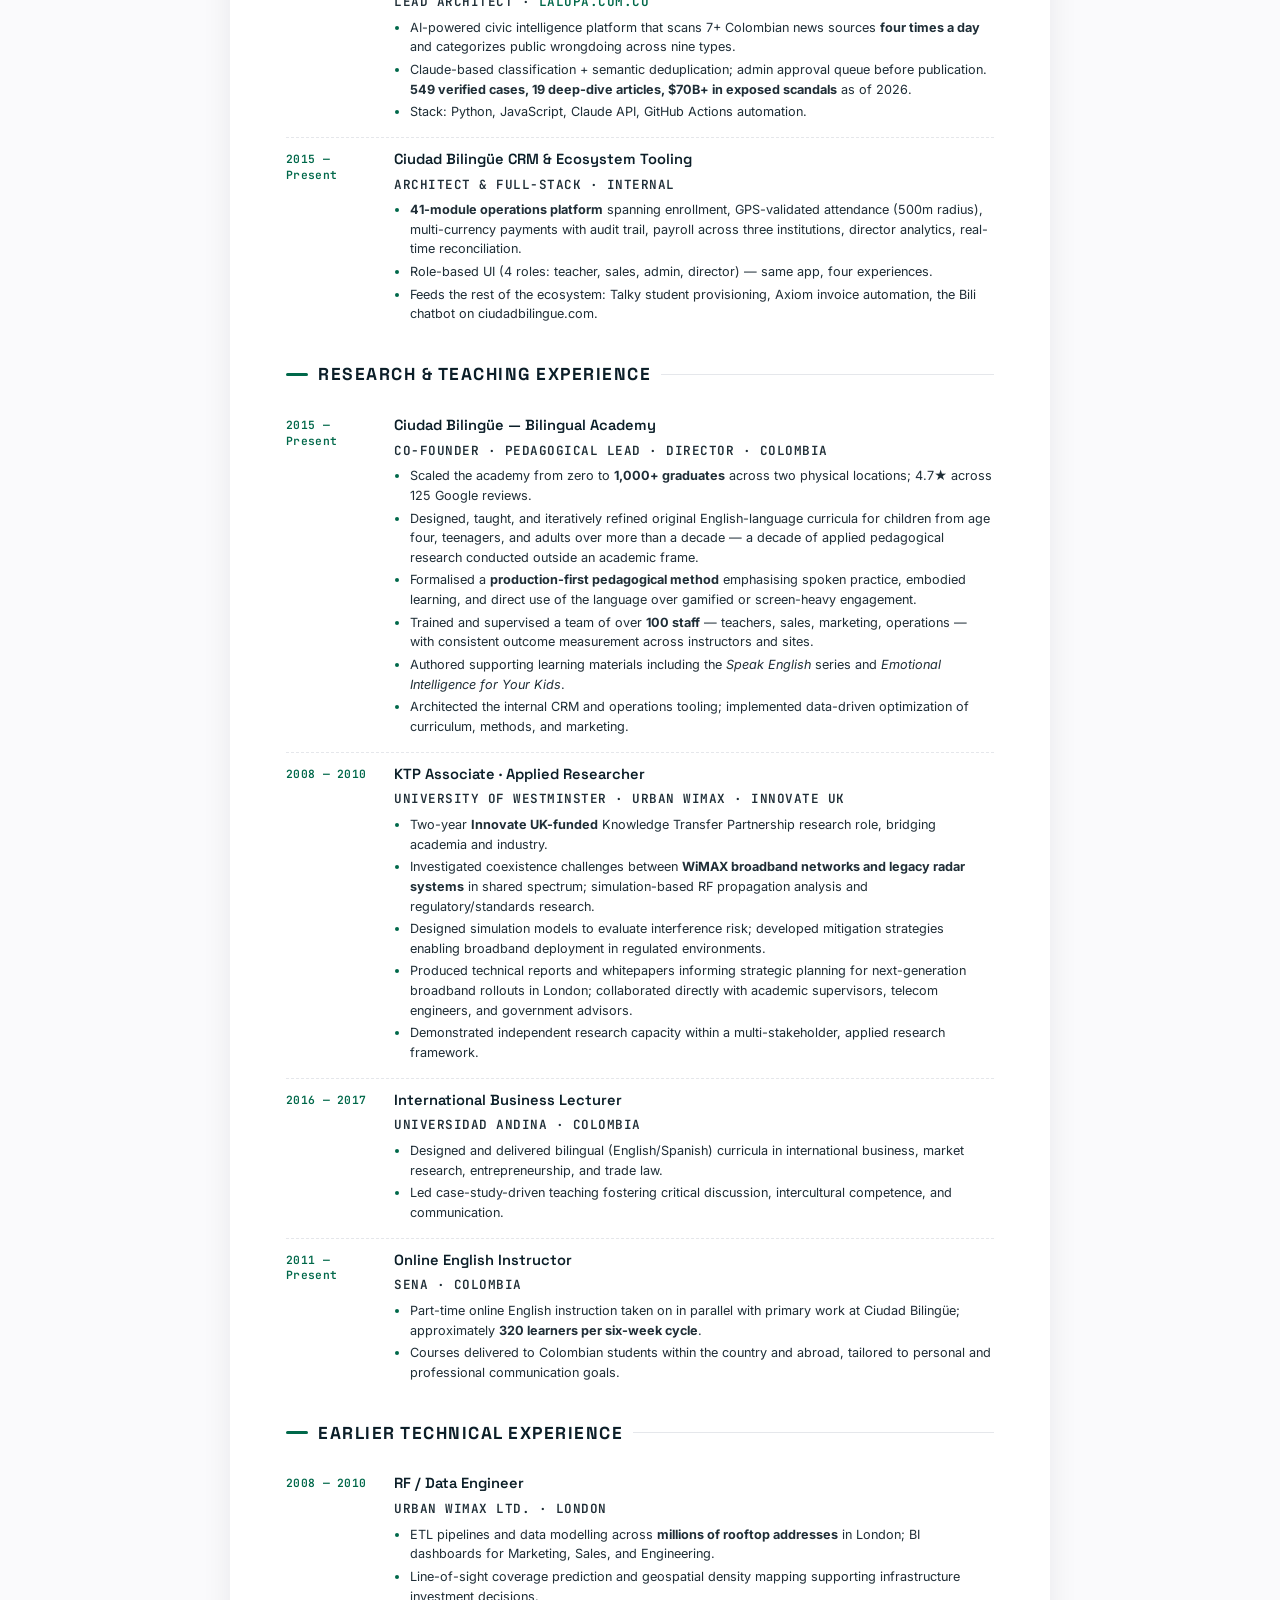
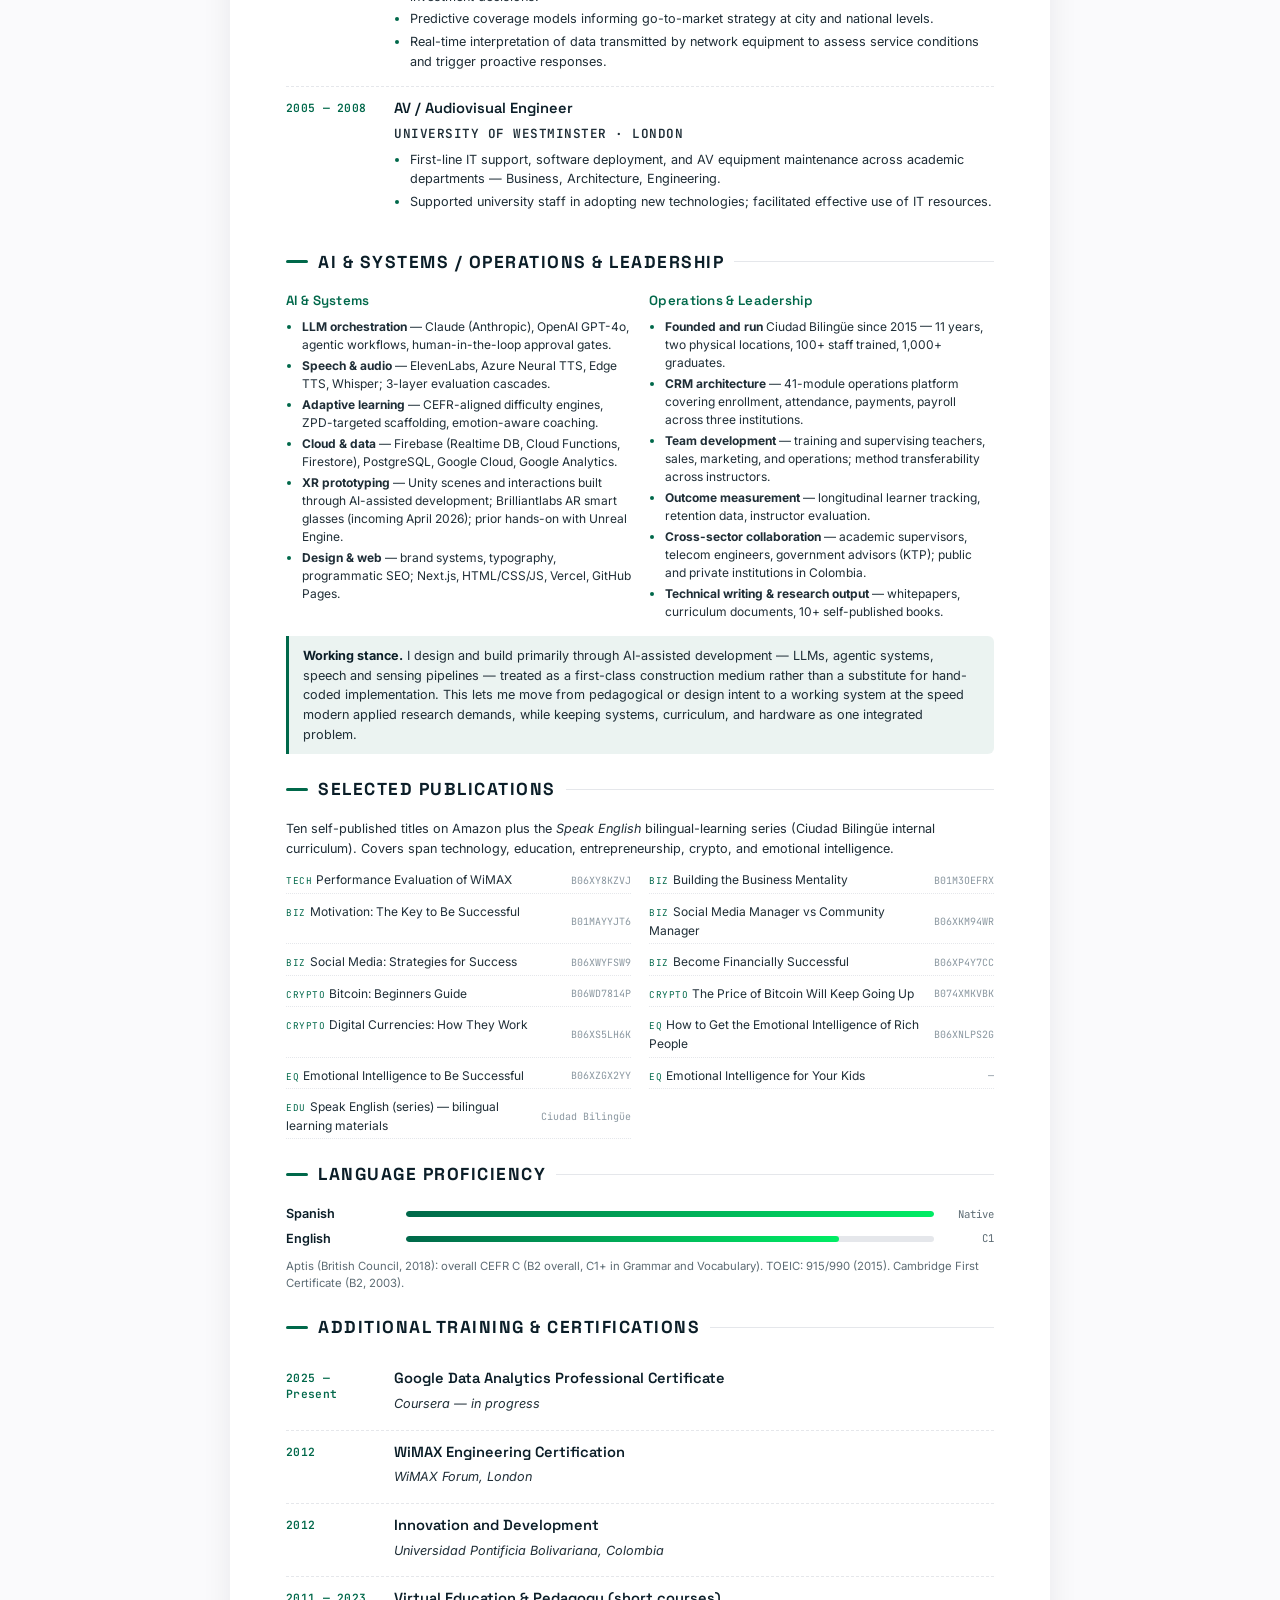
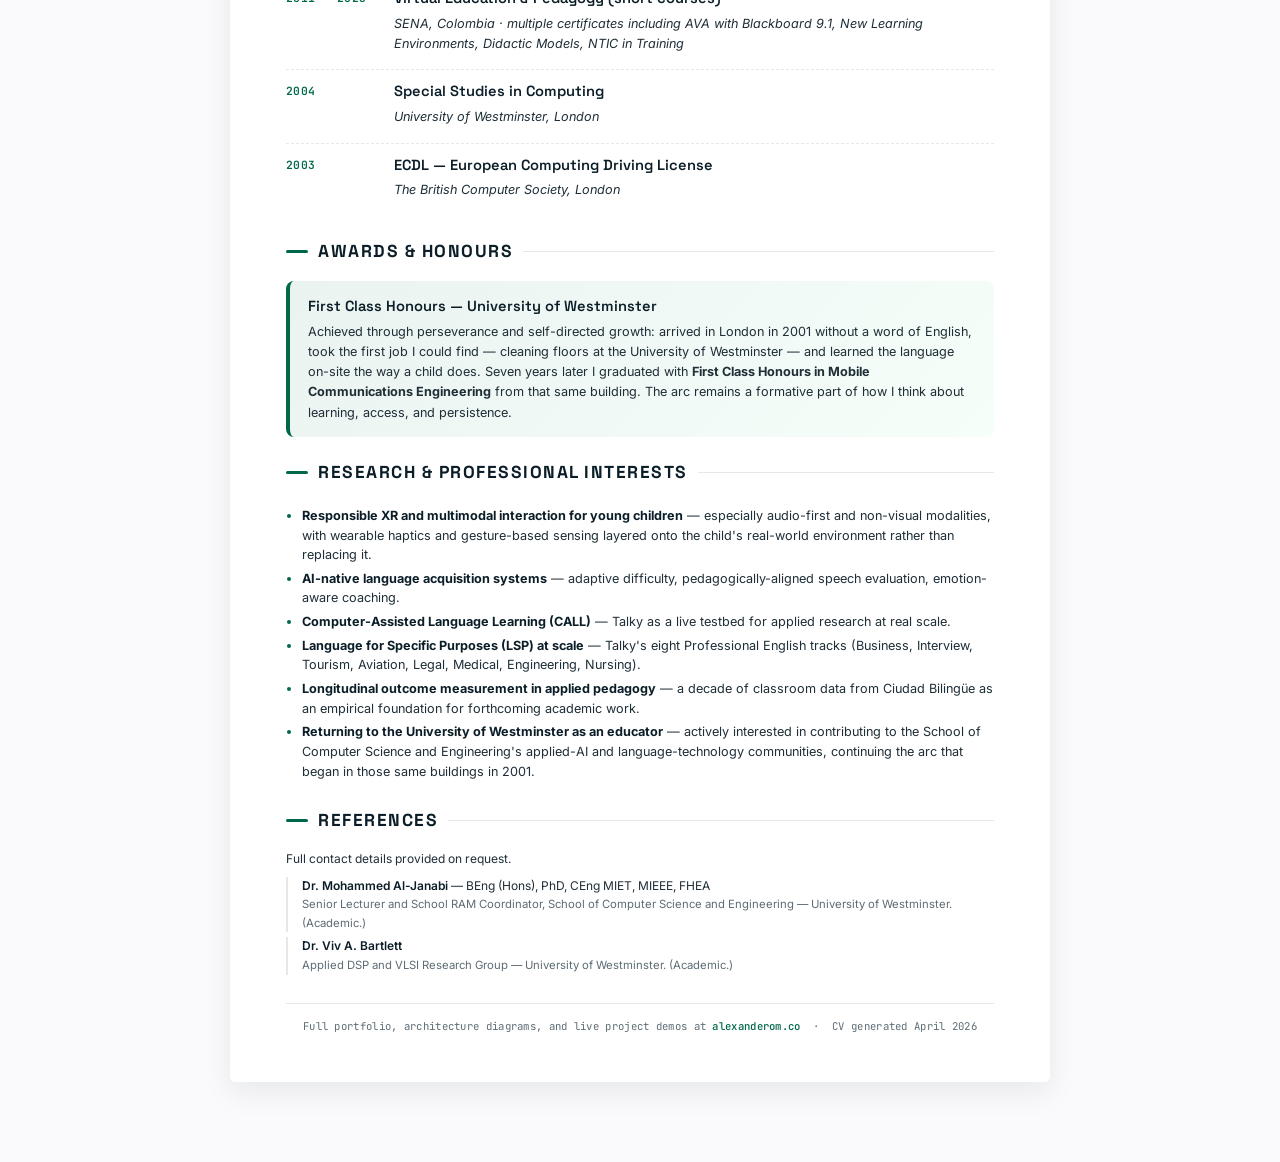
==== commit dee4a13d: "Remove C# mentions (Alexander builds XR with AI assistance, not hand-coded) - CV: Talky stack line n" ====
--- a/cv.html
+++ b/cv.html
@@ -86,7 +86,7 @@
           <li>Audio-first, AI-native language-learning platform for children and adults: <strong>9 languages</strong>, <strong>8 Professional English tracks</strong> (Business, Interview Prep, Tourism, Aviation, Legal, Medical, Engineering, Nursing), CEFR-aligned curriculum A1–C1, 25-band adaptive difficulty engine targeting the 75% accuracy flow-zone.</li>
           <li><strong>140+ curriculum books, 75,000+ Q&amp;A items</strong>; 3-layer speech evaluation cascade; emotion-aware coaching.</li>
           <li>Companion hardware: <strong>TutorPal</strong>, a custom ESP32-S3 voice device for ambient at-home practice. Live classroom mode for up to 50 students; AR kids mode (ViroReact) and 1:1 video tutoring (Agora).</li>
-          <li>Stack: React Native, OpenAI GPT-4o-mini, Azure Neural TTS, Whisper, Firebase Realtime DB &amp; Cloud Functions. XR prototyping on Unity/C# and Brilliantlabs AR smart glasses (April 2026).</li>
+          <li>Stack: React Native, OpenAI GPT-4o-mini, Azure Neural TTS, Whisper, Firebase Realtime DB &amp; Cloud Functions. XR prototyping on Unity (through AI-assisted development) and Brilliantlabs AR smart glasses (April 2026).</li>
           <li>Empirical foundation: a decade of recorded classes from Ciudad Bilingüe and documented learning outcomes across instructors and age groups.</li>
         </ul>
       </div>
@@ -235,7 +235,7 @@
           <li><strong>Speech &amp; audio</strong> — ElevenLabs, Azure Neural TTS, Edge TTS, Whisper; 3-layer evaluation cascades.</li>
           <li><strong>Adaptive learning</strong> — CEFR-aligned difficulty engines, ZPD-targeted scaffolding, emotion-aware coaching.</li>
           <li><strong>Cloud &amp; data</strong> — Firebase (Realtime DB, Cloud Functions, Firestore), PostgreSQL, Google Cloud, Google Analytics.</li>
-          <li><strong>XR prototyping</strong> — Unity / C# (developing), Unreal Engine (prior), Brilliantlabs AR smart glasses (incoming).</li>
+          <li><strong>XR prototyping</strong> — Unity scenes and interactions built through AI-assisted development; Brilliantlabs AR smart glasses (incoming April 2026); prior hands-on with Unreal Engine.</li>
           <li><strong>Design &amp; web</strong> — brand systems, typography, programmatic SEO; Next.js, HTML/CSS/JS, Vercel, GitHub Pages.</li>
         </ul>
       </div>
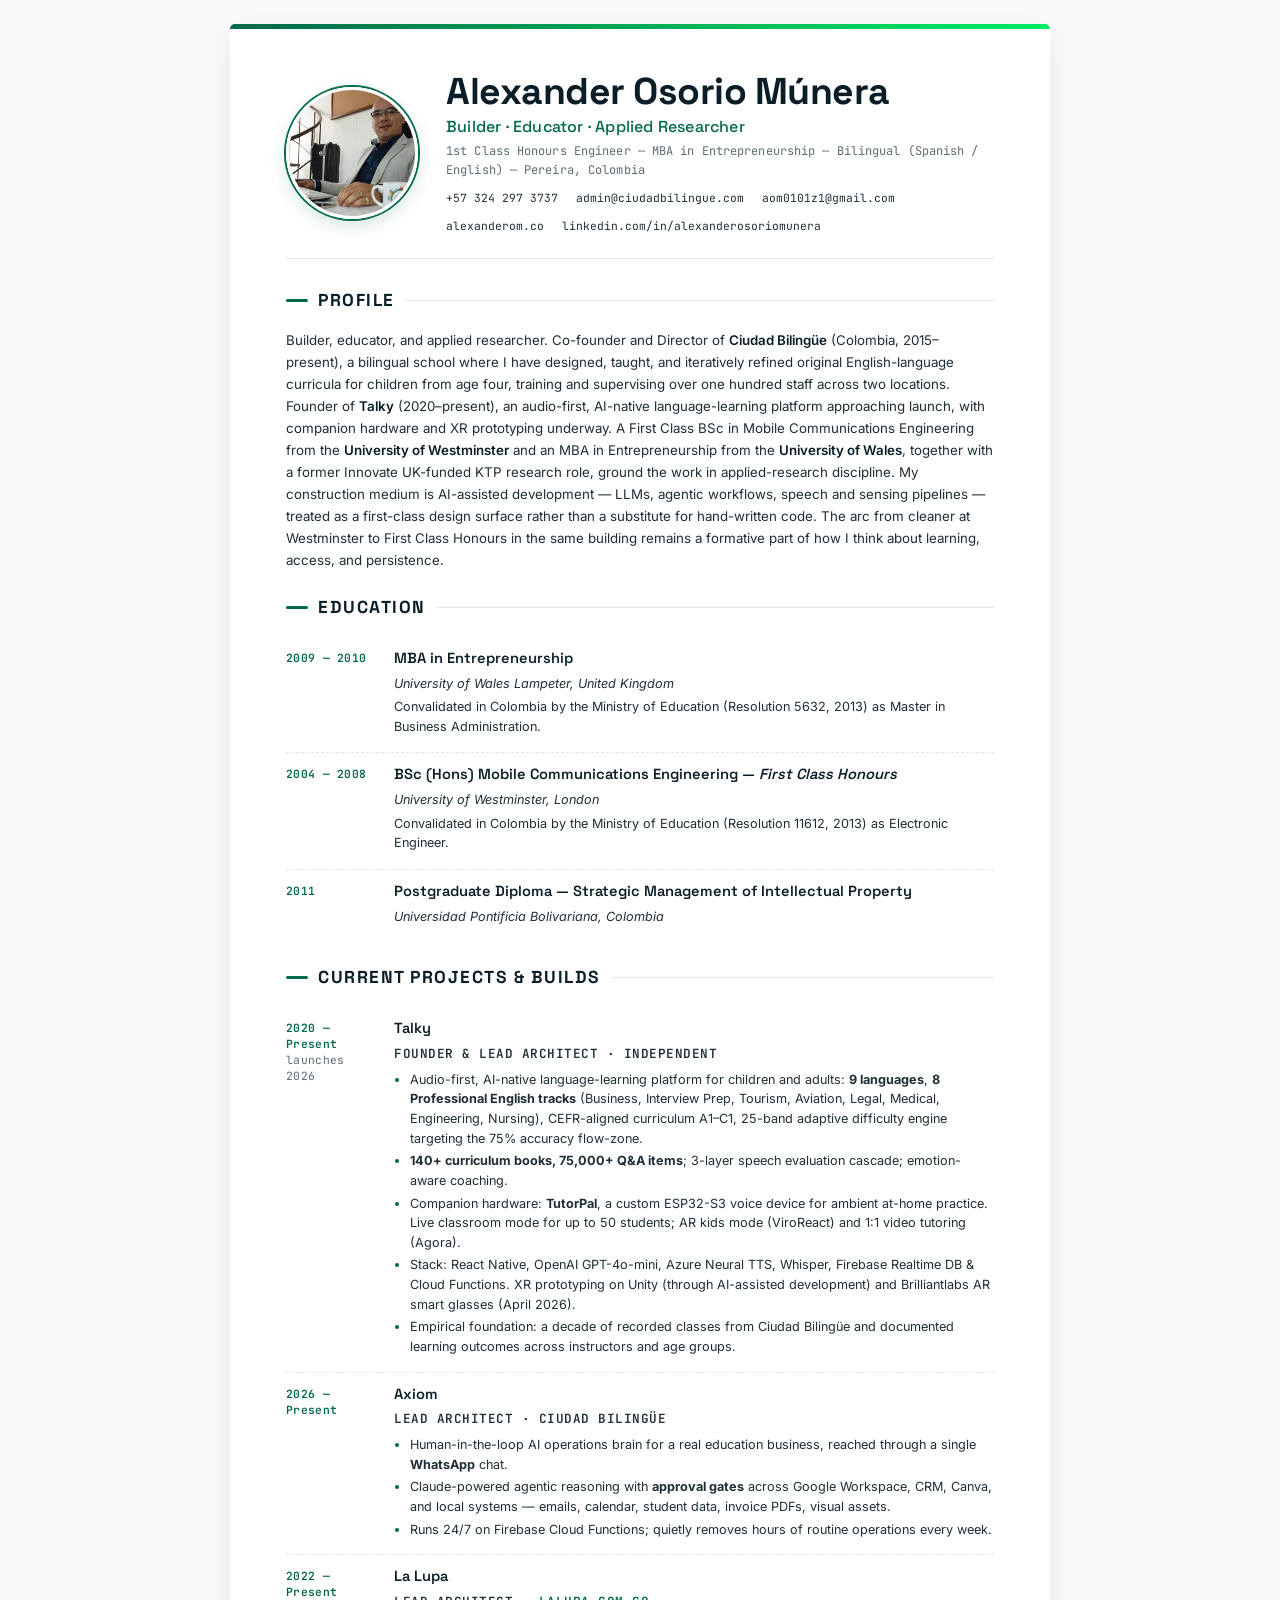
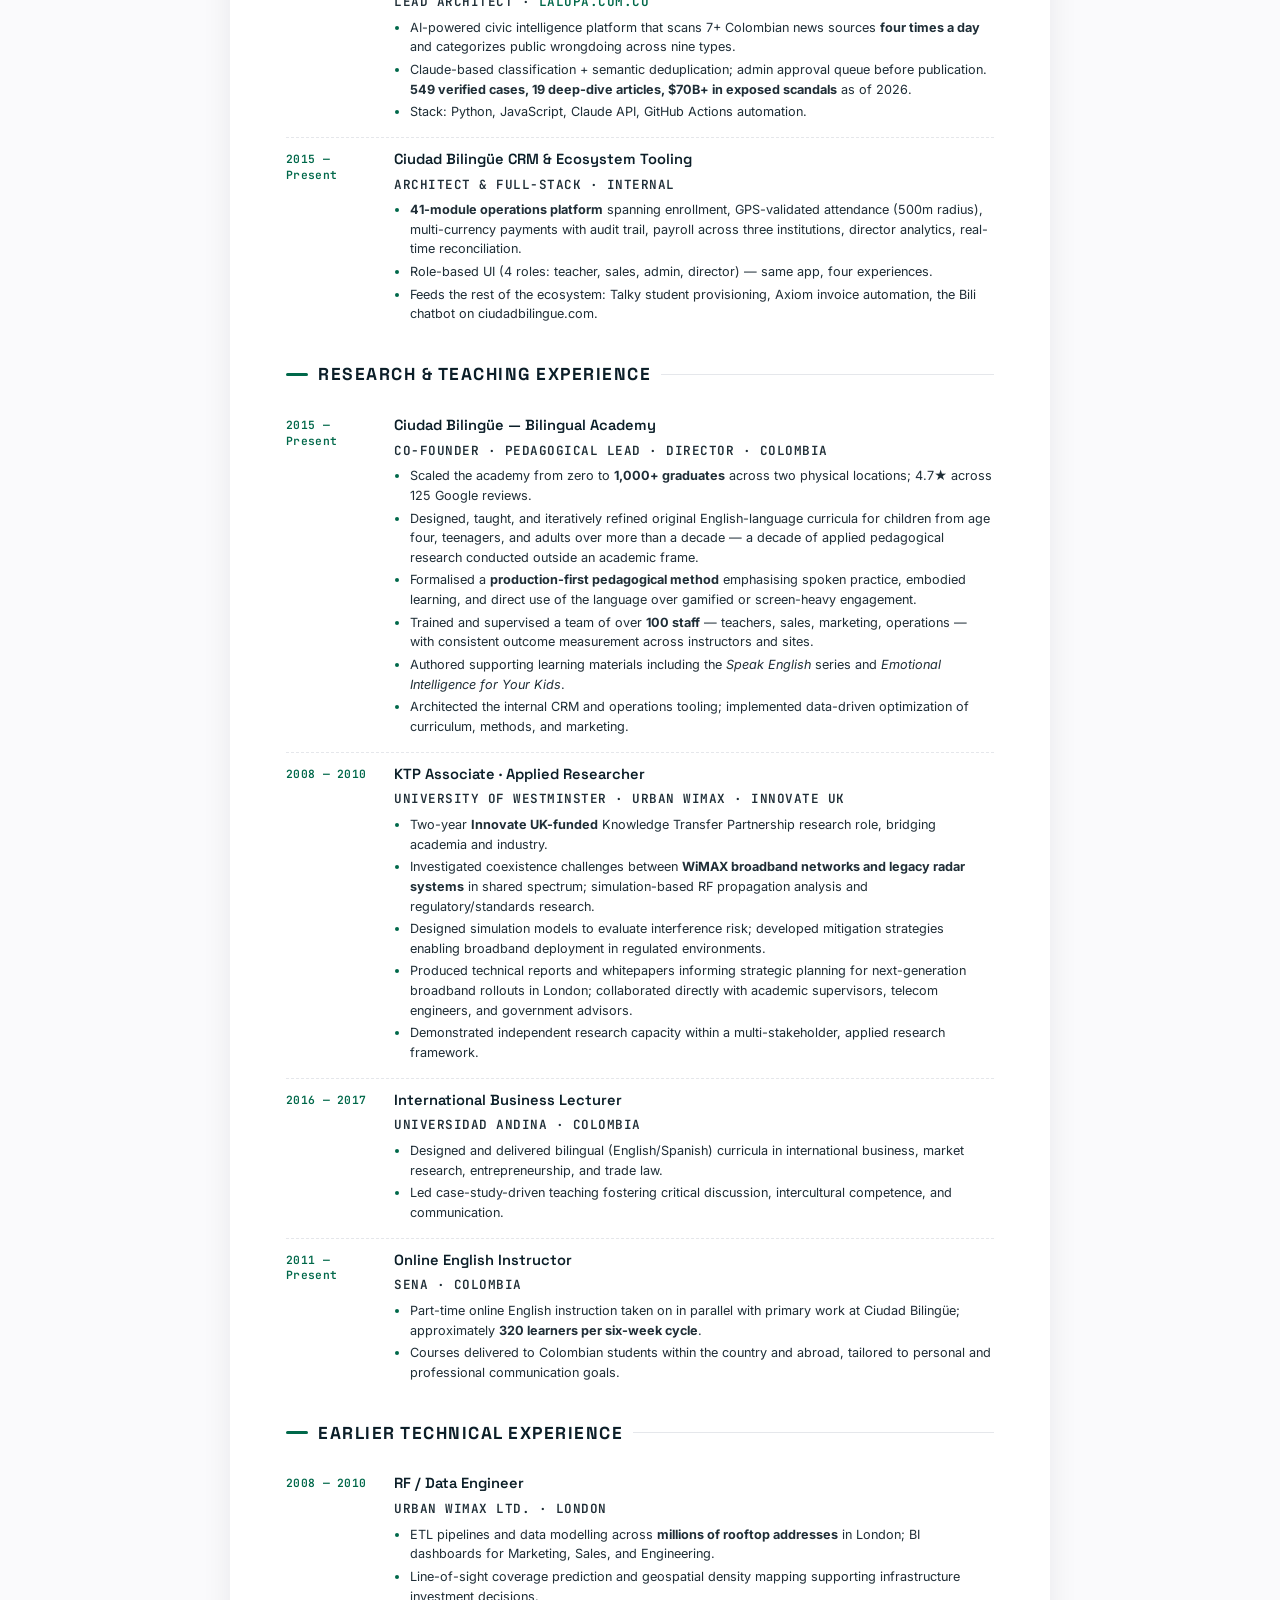
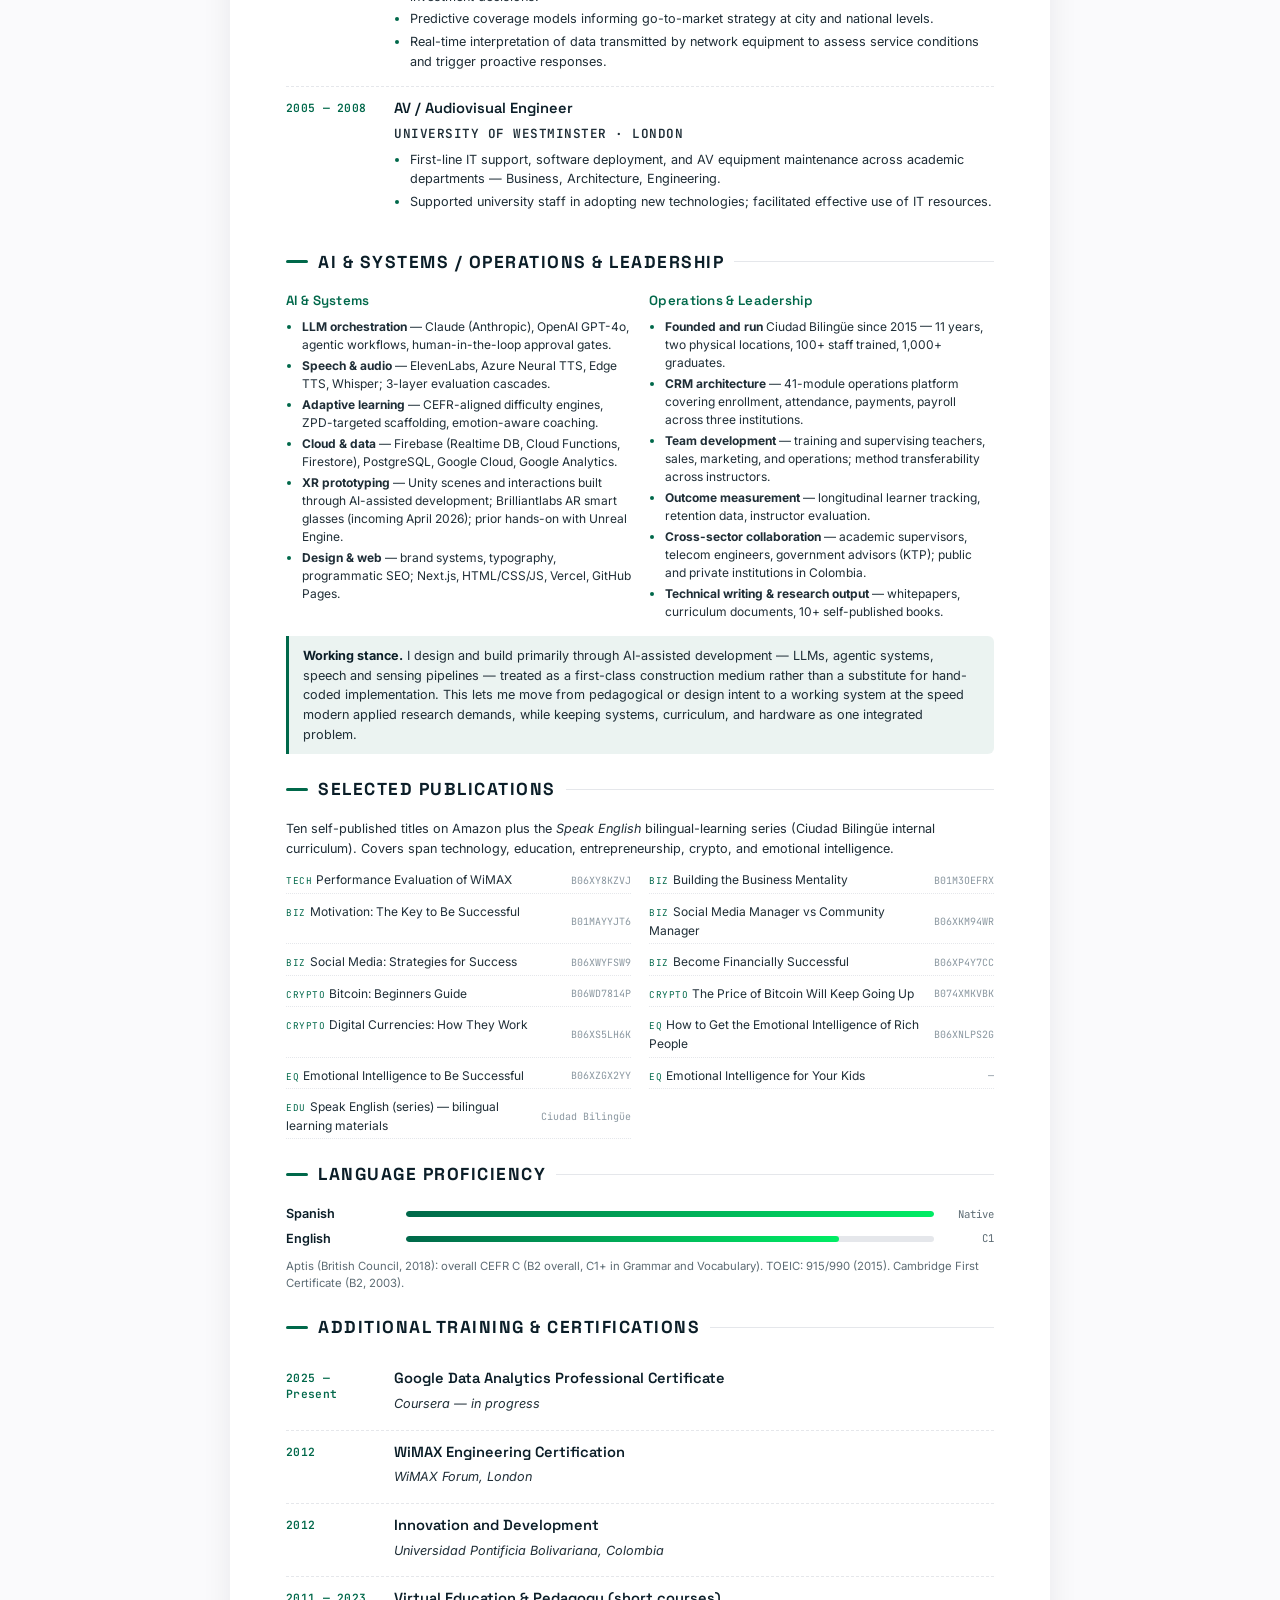
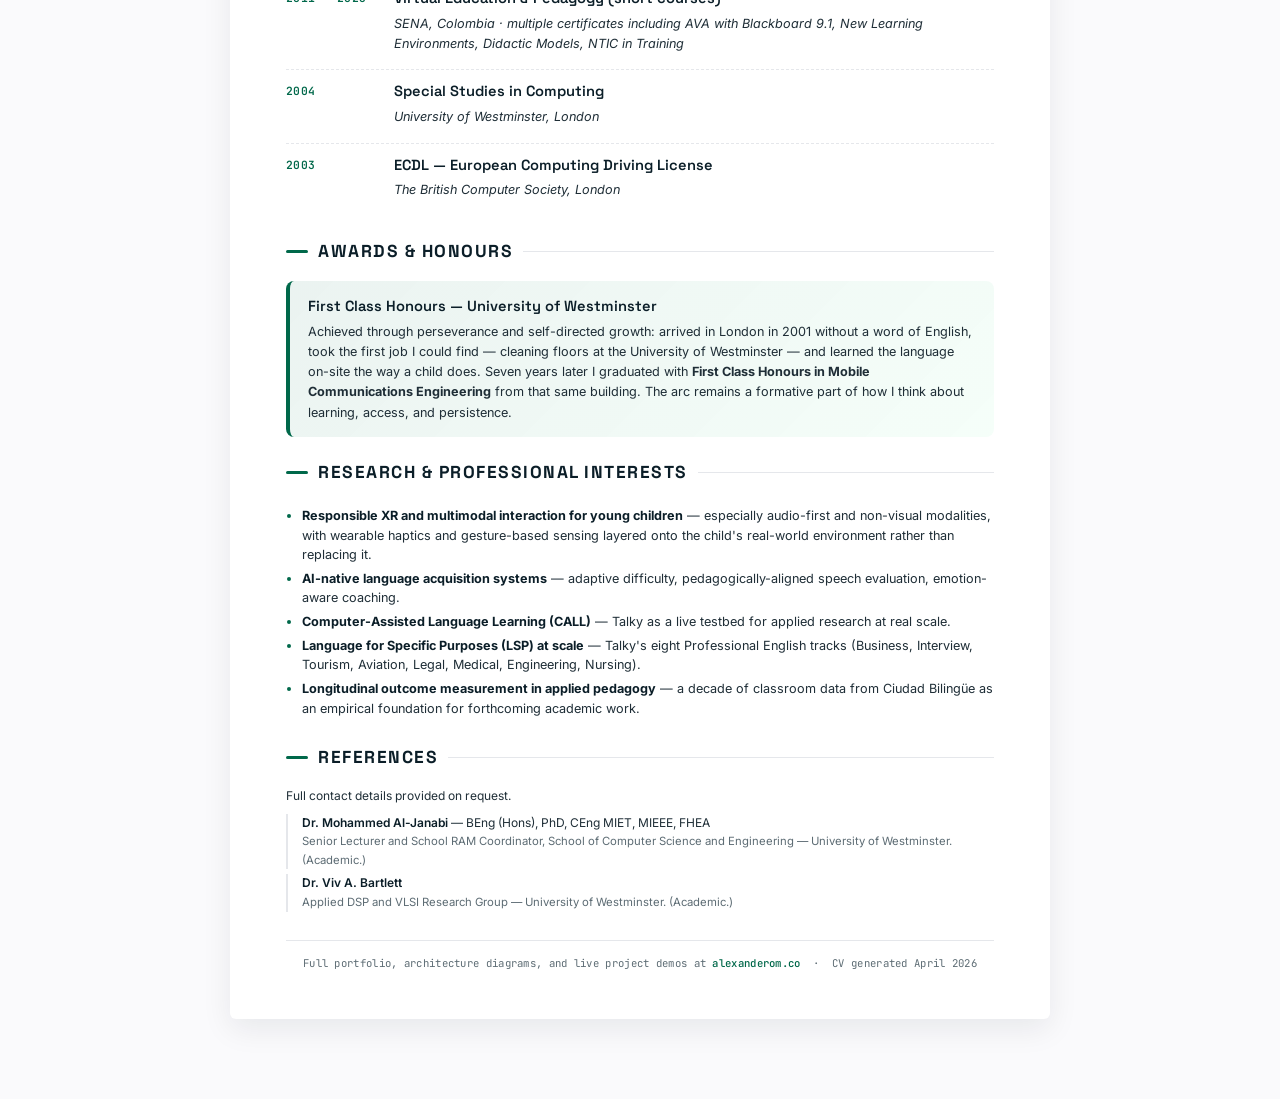
==== commit 0f7bb416: "Remove Westminster return-as-educator line from Research Interests Per user's request -- this was an" ====
--- a/cv.html
+++ b/cv.html
@@ -342,7 +342,6 @@
       <li><strong>Computer-Assisted Language Learning (CALL)</strong> — Talky as a live testbed for applied research at real scale.</li>
       <li><strong>Language for Specific Purposes (LSP) at scale</strong> — Talky's eight Professional English tracks (Business, Interview, Tourism, Aviation, Legal, Medical, Engineering, Nursing).</li>
       <li><strong>Longitudinal outcome measurement in applied pedagogy</strong> — a decade of classroom data from Ciudad Bilingüe as an empirical foundation for forthcoming academic work.</li>
-      <li><strong>Returning to the University of Westminster as an educator</strong> — actively interested in contributing to the School of Computer Science and Engineering's applied-AI and language-technology communities, continuing the arc that began in those same buildings in 2001.</li>
     </ul>
   </section>
 
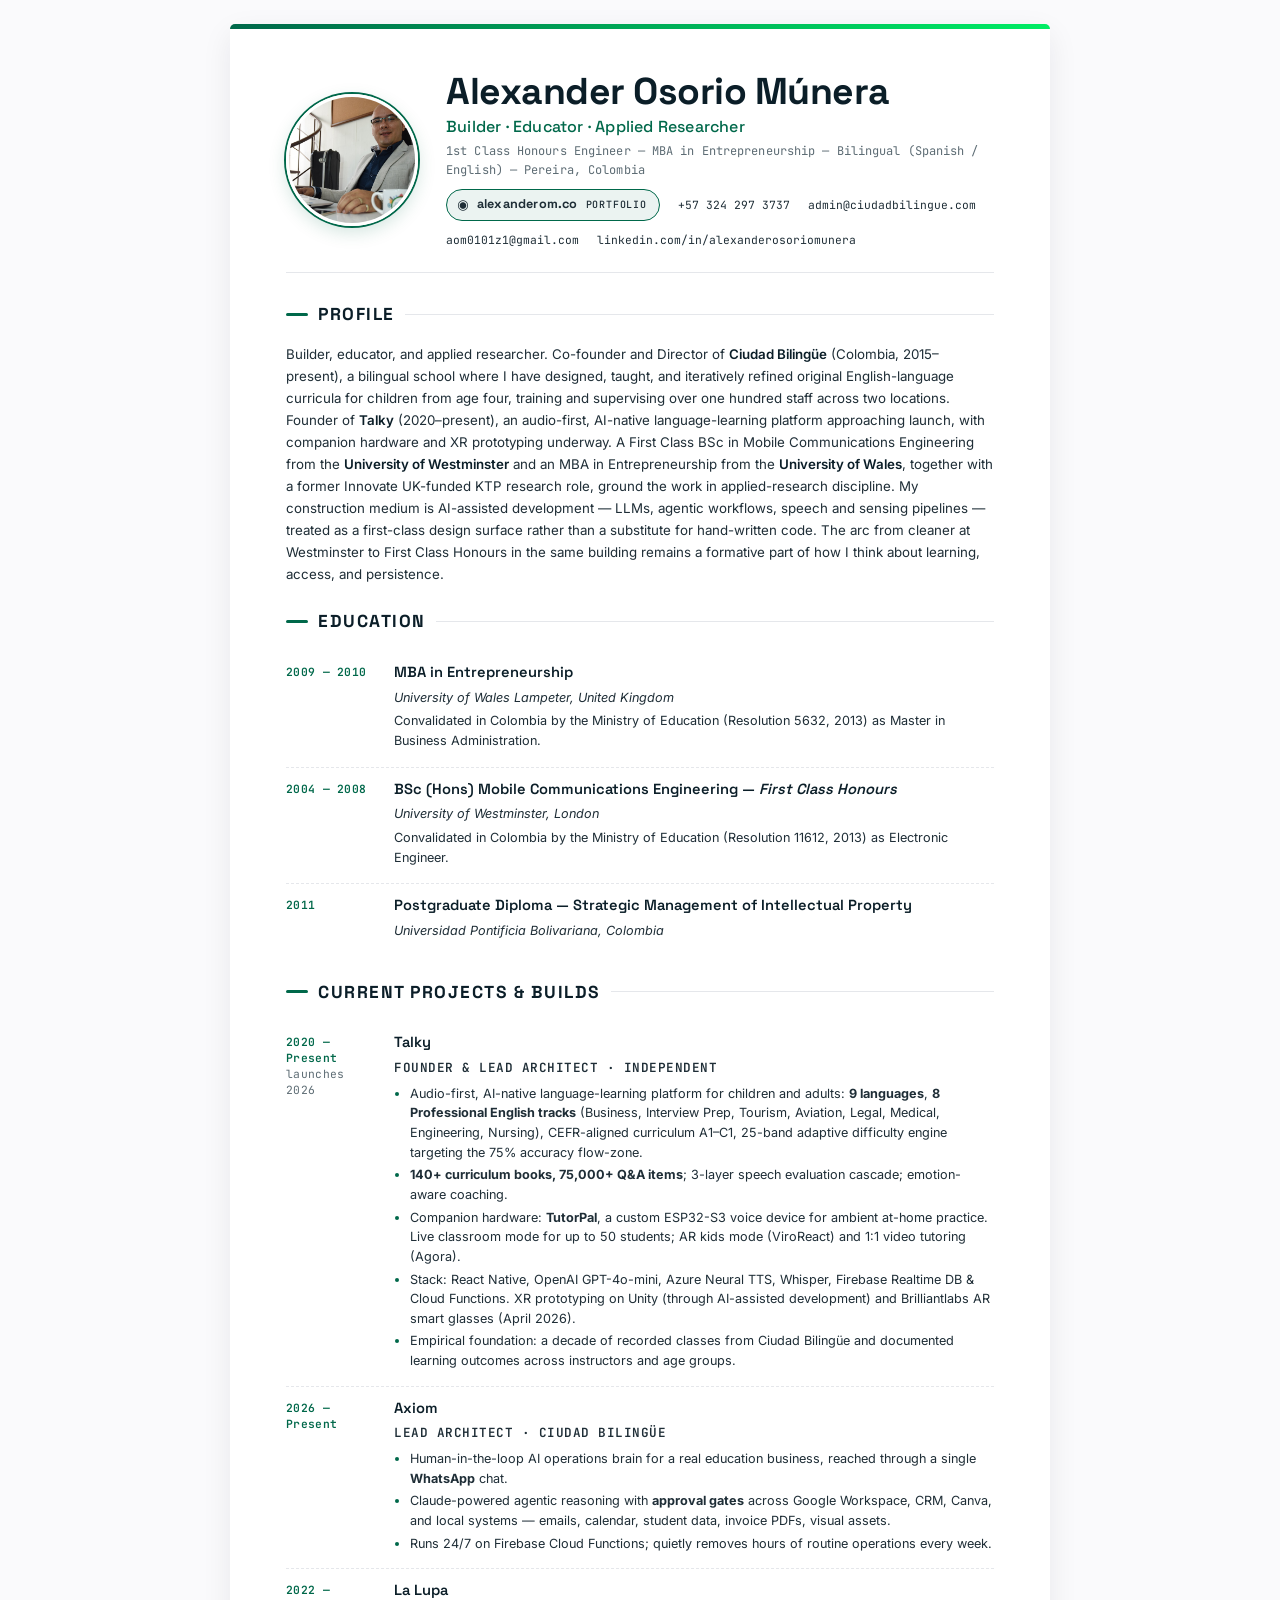
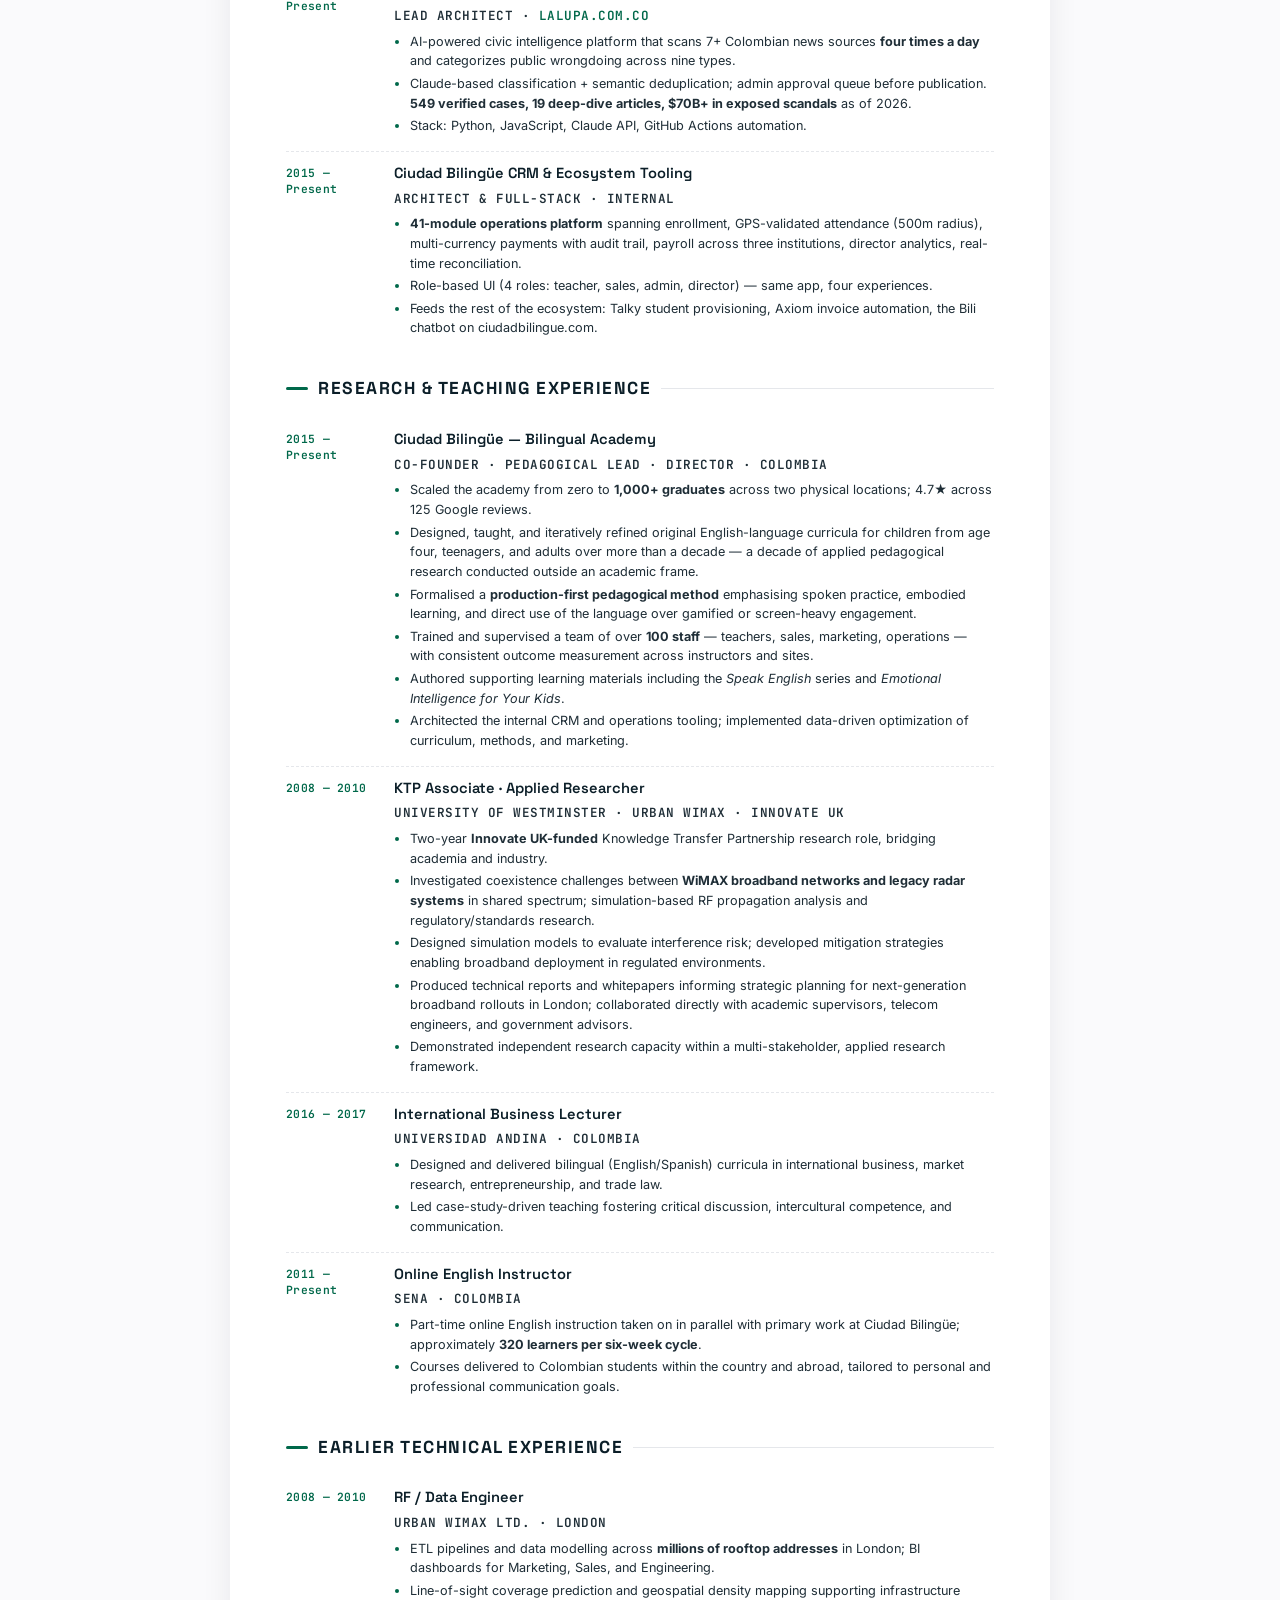
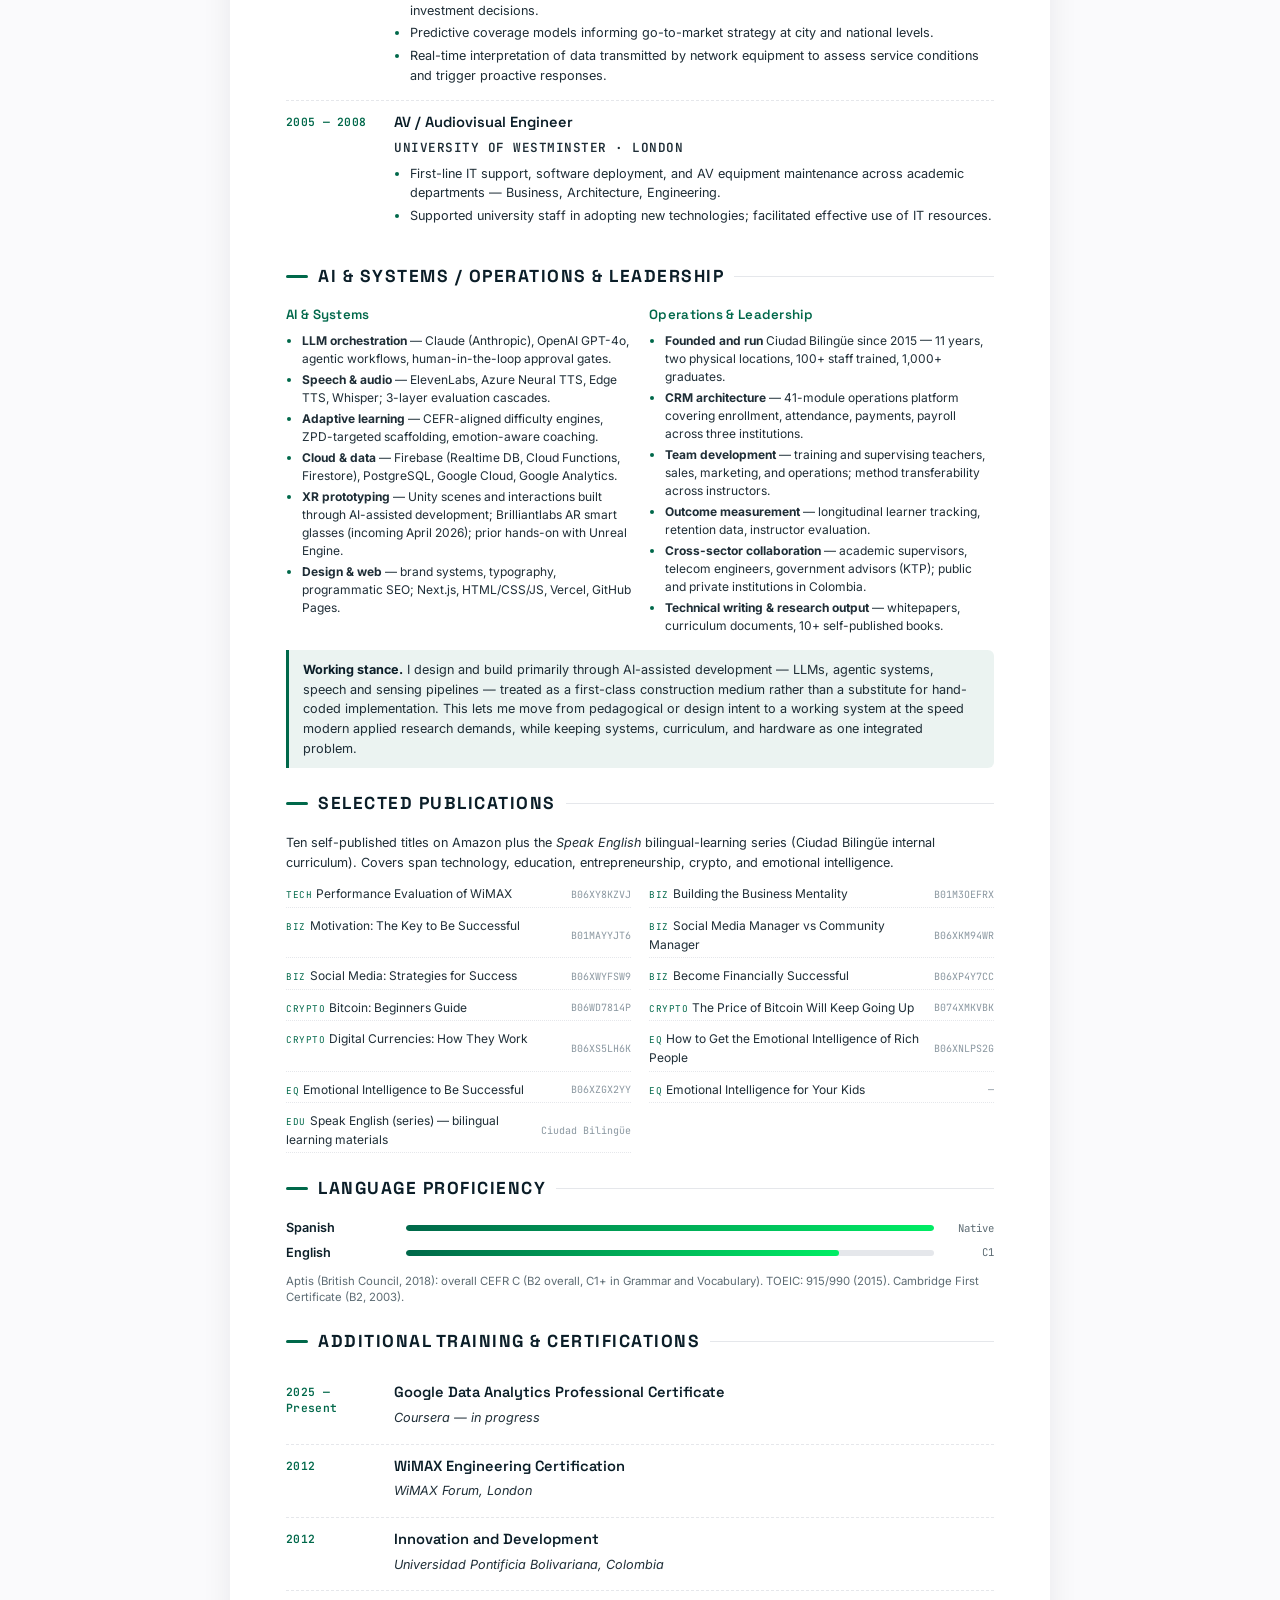
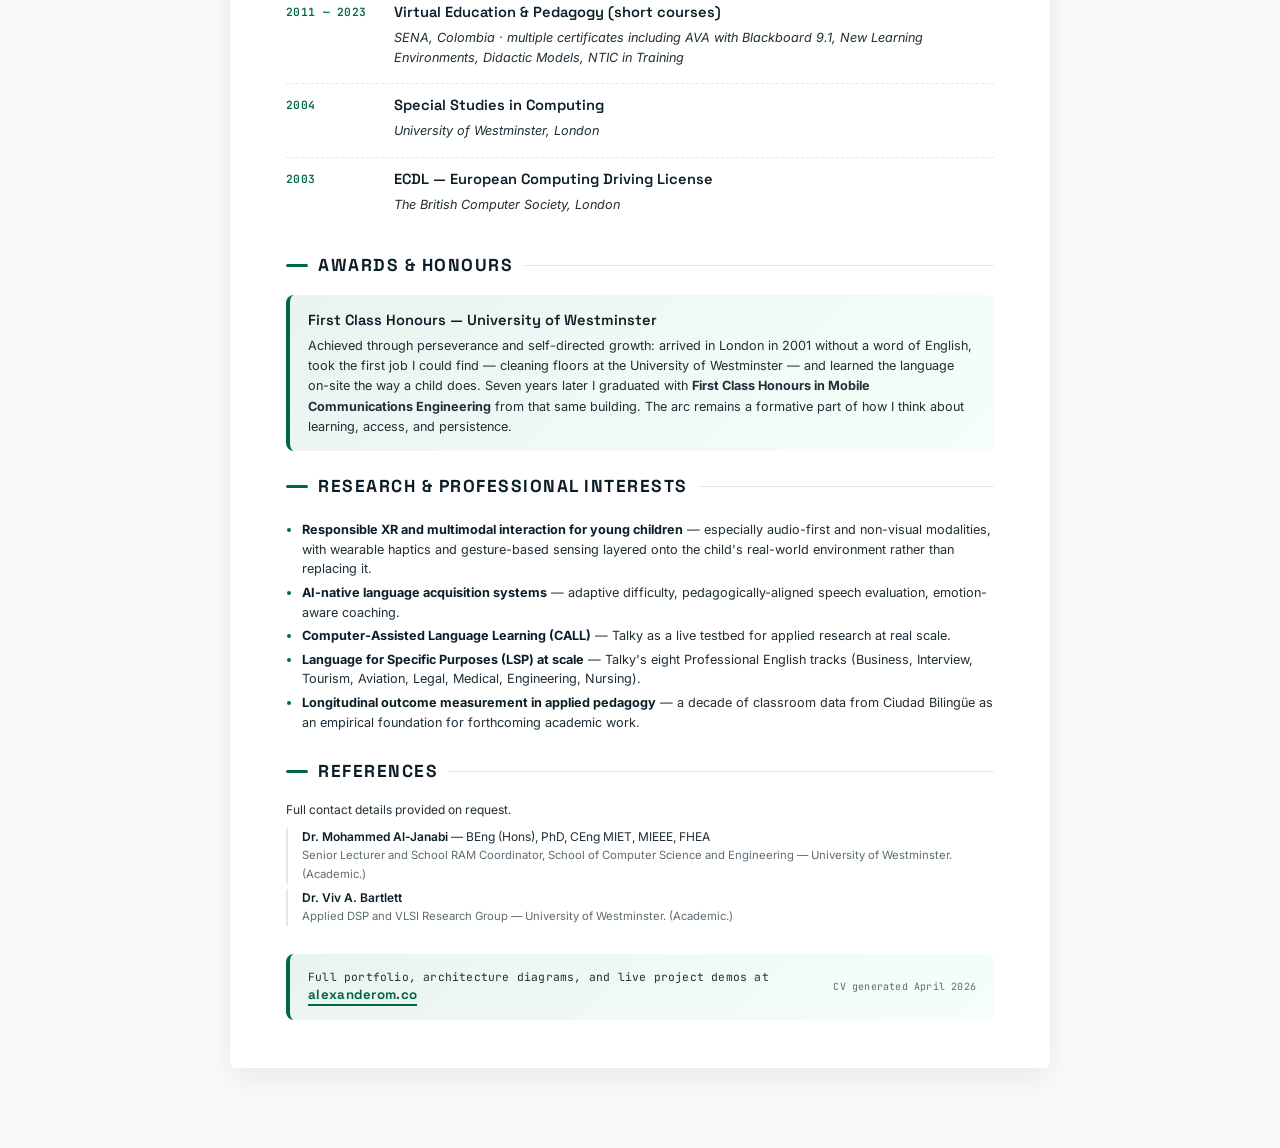
==== commit 4c99b1df: "Give alexanderom.co prominence on the CV Two subtle upgrades, neither flashy:  - Header: the site li" ====
--- a/cv.html
+++ b/cv.html
@@ -25,10 +25,14 @@
       <p class="cv-title">Builder · Educator · Applied Researcher</p>
       <p class="cv-subtitle">1st Class Honours Engineer — MBA in Entrepreneurship — Bilingual (Spanish / English) — Pereira, Colombia</p>
       <div class="cv-contact">
+        <a href="https://alexanderom.co" class="cv-site-badge">
+          <span class="cv-site-badge__icon" aria-hidden="true">◉</span>
+          <span class="cv-site-badge__label">alexanderom.co</span>
+          <span class="cv-site-badge__hint">portfolio</span>
+        </a>
         <span>+57 324 297 3737</span>
         <a href="mailto:admin@ciudadbilingue.com">admin@ciudadbilingue.com</a>
         <a href="mailto:aom0101z1@gmail.com">aom0101z1@gmail.com</a>
-        <a href="https://alexanderom.co">alexanderom.co</a>
         <a href="https://www.linkedin.com/in/alexanderosoriomunera/">linkedin.com/in/alexanderosoriomunera</a>
       </div>
     </div>
@@ -363,7 +367,8 @@
 
   <!-- ============ FOOTER ============ -->
   <div class="cv-footer">
-    Full portfolio, architecture diagrams, and live project demos at <a href="https://alexanderom.co">alexanderom.co</a> &nbsp;·&nbsp; CV generated April 2026
+    <span class="cv-footer__cta">Full portfolio, architecture diagrams, and live project demos at <a href="https://alexanderom.co" class="cv-footer__link">alexanderom.co</a></span>
+    <span class="cv-footer__date">CV generated April 2026</span>
   </div>
 
 </div>
--- a/css/cv.css
+++ b/css/cv.css
@@ -109,6 +109,7 @@
 .cv-contact {
   display: flex;
   flex-wrap: wrap;
+  align-items: center;
   gap: 10px 18px;
   font-family: var(--font-mono);
   font-size: 8.5pt;
@@ -119,6 +120,48 @@
   white-space: nowrap;
 }
 .cv-contact a:hover { color: var(--cv-green); }
+
+/* ============ SITE BADGE (alexanderom.co) ============ */
+.cv-site-badge {
+  display: inline-flex;
+  align-items: baseline;
+  gap: 8px;
+  padding: 5px 12px 5px 10px;
+  border-radius: 999px;
+  background: var(--cv-green-bg);
+  border: 1.5px solid var(--cv-green);
+  color: var(--cv-green) !important;
+  font-family: var(--font-display);
+  font-size: 9.5pt;
+  font-weight: 600;
+  letter-spacing: 0.2px;
+  text-decoration: none !important;
+  transition: transform .15s ease, box-shadow .15s ease;
+  position: relative;
+}
+.cv-site-badge:hover {
+  transform: translateY(-1px);
+  box-shadow: 0 4px 14px rgba(0,104,74,0.18);
+  background: var(--cv-green);
+  color: var(--cv-paper) !important;
+}
+.cv-site-badge:hover .cv-site-badge__hint { color: rgba(255,255,255,0.75); }
+.cv-site-badge__icon {
+  font-size: 10pt;
+  color: var(--cv-green-br);
+  line-height: 1;
+  transform: translateY(1px);
+}
+.cv-site-badge:hover .cv-site-badge__icon { color: var(--cv-paper); }
+.cv-site-badge__label { font-weight: 700; }
+.cv-site-badge__hint {
+  font-family: var(--font-mono);
+  font-size: 7.5pt;
+  font-weight: 500;
+  color: var(--cv-muted);
+  text-transform: uppercase;
+  letter-spacing: 0.8px;
+}
 
 /* ============ SECTION ============ */
 .cv-section {
@@ -375,15 +418,32 @@
 /* ============ FOOTER NOTE ============ */
 .cv-footer {
   margin-top: 28px;
-  padding-top: 14px;
-  border-top: 1px solid var(--cv-line);
-  text-align: center;
-  font-family: var(--font-mono);
-  font-size: 8pt;
-  color: var(--cv-muted);
+  padding: 14px 18px;
+  border-radius: 8px;
+  background: linear-gradient(135deg, var(--cv-green-bg), rgba(0,237,100,0.04));
+  border-left: 4px solid var(--cv-green);
+  display: flex;
+  justify-content: space-between;
+  align-items: center;
+  flex-wrap: wrap;
+  gap: 8px;
+  font-family: var(--font-mono);
+  font-size: 8.5pt;
+  color: var(--cv-ink-2);
+  letter-spacing: 0.2px;
+}
+.cv-footer__cta { flex: 1; min-width: 220px; }
+.cv-footer__link {
+  color: var(--cv-green) !important;
+  font-family: var(--font-display);
+  font-weight: 700;
+  font-size: 10pt;
   letter-spacing: 0.3px;
-}
-.cv-footer a { color: var(--cv-green); font-weight: 500; }
+  border-bottom: 2px solid var(--cv-green);
+  padding-bottom: 1px;
+}
+.cv-footer__link:hover { text-decoration: none; color: var(--cv-green-br) !important; }
+.cv-footer__date { color: var(--cv-muted); font-size: 7.5pt; }
 
 /* ============ PRINT ============ */
 @page {
@@ -417,4 +477,20 @@
   .cv-photo {
     box-shadow: 0 0 0 2px var(--cv-green);
   }
-}
+
+  /* Keep the site badge and footer stylings in print */
+  .cv-site-badge {
+    background: var(--cv-green-bg) !important;
+    border-color: var(--cv-green) !important;
+    color: var(--cv-green) !important;
+    -webkit-print-color-adjust: exact;
+    print-color-adjust: exact;
+  }
+  .cv-site-badge__icon { color: var(--cv-green) !important; }
+  .cv-site-badge__hint { color: var(--cv-muted) !important; }
+  .cv-footer {
+    -webkit-print-color-adjust: exact;
+    print-color-adjust: exact;
+  }
+  .cv-footer__link { color: var(--cv-green) !important; }
+}
